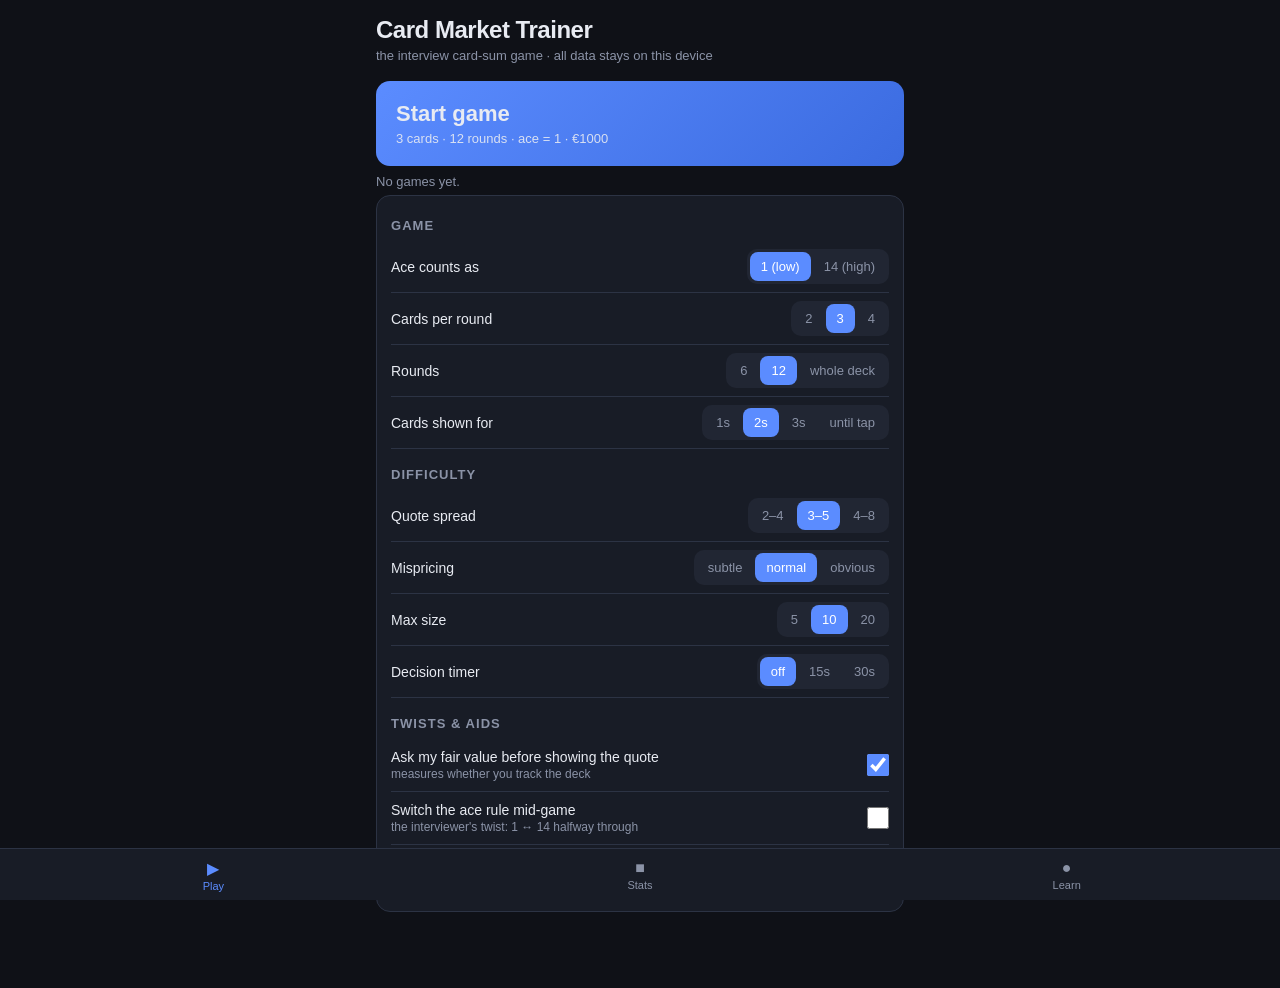
==== index.html @ b5784987 "Card Market Trainer: interview card-sum market-making game PWA Co-Authored-By: Claude Fable 5 <norep" ====
<!DOCTYPE html>
<html lang="en">
<head>
  <meta charset="UTF-8">
  <meta name="viewport" content="width=device-width, initial-scale=1.0, maximum-scale=1.0, user-scalable=no, viewport-fit=cover">
  <title>Card Market Trainer</title>
  <meta name="description" content="The interview card-sum market-making game: trade the quote, size your edge, state your own P&L from memory">
  <meta name="apple-mobile-web-app-capable" content="yes">
  <meta name="mobile-web-app-capable" content="yes">
  <meta name="apple-mobile-web-app-status-bar-style" content="black-translucent">
  <meta name="apple-mobile-web-app-title" content="CardMarket">
  <meta name="theme-color" content="#0f1117">
  <link rel="manifest" href="./manifest.webmanifest">
  <link rel="apple-touch-icon" href="./icons/apple-touch-icon.png">
  <link rel="icon" type="image/png" sizes="192x192" href="./icons/icon-192.png">
  <link rel="stylesheet" href="./style.css">
</head>
<body>
  <!-- ============ HOME ============ -->
  <main id="screen-home" class="screen active">
    <header class="home-header">
      <h1>Card Market Trainer</h1>
      <p class="subtitle">the interview card-sum game &middot; all data stays on this device</p>
    </header>

    <button class="start-btn" id="btn-start">
      <span class="start-title">Start game</span>
      <span class="start-desc" id="start-desc"></span>
    </button>
    <p class="best-line" id="best-line"></p>

    <section class="settings-panel">
      <h2>Game</h2>
      <div class="setting-row"><label>Ace counts as</label>
        <div class="seg" data-key="aceHigh"><button data-val="false">1 (low)</button><button data-val="true">14 (high)</button></div></div>
      <div class="setting-row"><label>Cards per round</label>
        <div class="seg" data-key="cards"><button data-val="2">2</button><button data-val="3">3</button><button data-val="4">4</button></div></div>
      <div class="setting-row"><label>Rounds</label>
        <div class="seg" data-key="rounds"><button data-val="6">6</button><button data-val="12">12</button><button data-val="max">whole deck</button></div></div>
      <div class="setting-row"><label>Cards shown for</label>
        <div class="seg" data-key="flashMs"><button data-val="1000">1s</button><button data-val="2000">2s</button><button data-val="3000">3s</button><button data-val="0">until tap</button></div></div>

      <h2>Difficulty</h2>
      <div class="setting-row"><label>Quote spread</label>
        <div class="seg" data-key="spreadPreset"><button data-val="tight">2&ndash;4</button><button data-val="normal">3&ndash;5</button><button data-val="wide">4&ndash;8</button></div></div>
      <div class="setting-row"><label>Mispricing</label>
        <div class="seg" data-key="mispriceSd"><button data-val="1.5">subtle</button><button data-val="2.5">normal</button><button data-val="4">obvious</button></div></div>
      <div class="setting-row"><label>Max size</label>
        <div class="seg" data-key="maxSize"><button data-val="5">5</button><button data-val="10">10</button><button data-val="20">20</button></div></div>
      <div class="setting-row"><label>Decision timer</label>
        <div class="seg" data-key="timerSec"><button data-val="0">off</button><button data-val="15">15s</button><button data-val="30">30s</button></div></div>

      <h2>Twists &amp; aids</h2>
      <label class="toggle-row"><span>Ask my fair value before showing the quote <small>measures whether you track the deck</small></span><input type="checkbox" data-key="askFair"></label>
      <label class="toggle-row"><span>Switch the ace rule mid-game <small>the interviewer's twist: 1 &harr; 14 halfway through</small></span><input type="checkbox" data-key="aceSwitch"></label>
      <label class="toggle-row"><span>Show remaining-deck stats after each round <small>training wheels &mdash; turn off before the real thing</small></span><input type="checkbox" data-key="showCount"></label>
    </section>
  </main>

  <!-- ============ GAME ============ -->
  <main id="screen-game" class="screen">
    <div class="game-top">
      <span id="g-round">Round 1 / 12</span>
      <span id="g-bank" class="bank">&euro;1000</span>
      <span id="g-timer" class="timer"></span>
    </div>
    <div id="g-banner" class="banner" hidden></div>
    <div class="cards" id="g-cards"></div>
    <div id="g-panel" class="panel"></div>
    <button class="quit" id="btn-quit">quit</button>
  </main>

  <!-- ============ RESULTS ============ -->
  <main id="screen-results" class="screen">
    <h1>Game over</h1>
    <div id="results-body"></div>
    <div class="row-btns">
      <button class="btn" id="btn-again">Play again</button>
      <button class="btn ghost" id="btn-home">Home</button>
    </div>
  </main>

  <!-- ============ STATS ============ -->
  <main id="screen-stats" class="screen">
    <header class="stats-header">
      <h1>Stats</h1>
      <div class="seg small" id="seg-stat-window">
        <button data-w="0" class="on">All time</button><button data-w="30">30d</button><button data-w="7">7d</button>
      </div>
    </header>
    <div id="stats-body"></div>
  </main>

  <!-- ============ LEARN ============ -->
  <main id="screen-learn" class="screen learn">
    <h1>The game</h1>
    <section class="card">
      <h3>Rules, as played in interviews</h3>
      <p>Three cards are dealt face down from one 52-card deck and you're quoted a market on their sum, e.g. <b>24 at 28</b>. You work out what the sum is worth, compare it to the quote and hit the side that's off: <b>buy</b> if fair is above the offer, <b>sell</b> if it's below the bid, <b>pass</b> if fair sits inside the spread. Then you pick a size. The cards flash face up for a couple of seconds and flip back, and you have to state your own P&amp;L from memory. You start with &euro;1000. Cards do <b>not</b> go back in the deck.</p>
    </section>
    <section class="card">
      <h3>Baseline fair value</h3>
      <p>With ace = 1 each card averages 7, so three cards average <b>21</b>. With ace = 14 each averages 8, so <b>24</b>. The sum's standard deviation is about <b>6.5</b> (one card ~3.7, times &radic;3) &mdash; landing a few points off fair is normal, so a single loss tells you nothing about whether the trade was right.</p>
      <p>Full-deck sums: 4 &times; (1+2+&hellip;+13) = <b>364</b> with ace low; <b>416</b> with ace high.</p>
    </section>
    <section class="card">
      <h3>Why you can't just say 21 forever</h3>
      <p>Fair value is always <b>cards per round &times; (sum of cards still in the deck) &divide; (cards still in the deck)</b>. Seen cards are gone. Example: you've seen 15 cards averaging 9. Remaining sum = 364 &minus; 135 = 229 over 37 cards = 6.19 per card, so fair = <b>18.6</b>, not 21 &mdash; a bigger move than most of the mispricing in the quotes. Keep a running count and sum; every card above the current mean drags fair down, every card below pulls it up.</p>
    </section>
    <section class="card">
      <h3>Edge and sizing</h3>
      <p>Edge = fair &minus; offer when buying, bid &minus; fair when selling. Size should <b>scale with edge</b>: a one-point edge gets a small clip, a five-point edge gets near your max. This app's "suggested size" is max size &times; edge &divide; (one standard deviation of the sum), capped &mdash; a rule of thumb, not gospel; what's graded is that bigger edges get bigger sizes.</p>
    </section>
    <section class="card">
      <h3>P&amp;L from memory</h3>
      <p>Bought at the offer A with size s: P&amp;L = (sum &minus; A) &times; s. Sold at the bid B: P&amp;L = (B &minus; sum) &times; s. Sign discipline matters more than speed &mdash; a losing trade reported as a win is the classic miss. Remember the cards as a sum, not as three faces.</p>
    </section>
    <section class="card">
      <h3>"How would the game change if ace is high?"</h3>
      <p>A reported follow-up. Fair rises from 21 to 24 (deck sum 416); per-card spread widens slightly (values 2&ndash;14 instead of 1&ndash;13, but the same 13 equally likely values so the standard deviation is identical); your running count must use the new values for every ace seen <b>and</b> for the aces still in the deck. If the rule switches mid-game, recompute the remaining-deck sum immediately &mdash; each unseen ace is now worth 13 more.</p>
    </section>
    <section class="card">
      <h3>Where this game is reported</h3>
      <p>Described first-hand by a candidate from last year's IMC graduate process (played late in the process, two interviewers) as "basically the same" game used at Optiver. The scraped accounts corroborate it: a Chicago IMC final with "a treasure game and <b>card sum game</b>", an Amsterdam trader round (June 2026) with "a <b>betting game with cards</b> and a continuous random variable question", and a Chicago final with "a strategy/card game". Prep sites describe the same card game for both firms.</p>
    </section>
  </main>

  <button id="update-banner" class="update-banner" hidden>Update ready &mdash; tap to install</button>

  <nav class="tabbar" id="tabbar">
    <button data-tab="home" class="on"><span class="tab-icon">&#9654;</span>Play</button>
    <button data-tab="stats"><span class="tab-icon">&#9632;</span>Stats</button>
    <button data-tab="learn"><span class="tab-icon">&#9679;</span>Learn</button>
  </nav>

  <script src="./js/storage.js"></script>
  <script src="./js/game.js"></script>
  <script src="./js/stats.js"></script>
  <script src="./js/app.js"></script>
</body>
</html>
---- style.css ----
:root {
  --bg: #0f1117;
  --surface: #181c26;
  --surface2: #212633;
  --border: #2c3344;
  --text: #e8ebf2;
  --text-dim: #8b93a7;
  --accent: #5b8cff;
  --accent2: #34d0a6;
  --red: #ff5d73;
  --amber: #ffb454;
  --radius: 14px;
  --sat: env(safe-area-inset-top, 0px);
  --sab: env(safe-area-inset-bottom, 0px);
}
* { box-sizing: border-box; margin: 0; padding: 0; -webkit-tap-highlight-color: transparent; }
html, body { height: 100%; background: var(--bg); color: var(--text); font-family: -apple-system, BlinkMacSystemFont, "Segoe UI", Roboto, sans-serif; overscroll-behavior: none; }
button { font-family: inherit; color: inherit; background: none; border: none; cursor: pointer; touch-action: manipulation; }

.screen { display: none; min-height: 100%; padding: calc(var(--sat) + 16px) 16px calc(var(--sab) + 76px); max-width: 560px; margin: 0 auto; }
.screen.active { display: block; }
h1 { font-size: 24px; letter-spacing: -0.02em; }
h2 { font-size: 13px; text-transform: uppercase; letter-spacing: 0.08em; color: var(--text-dim); margin: 18px 0 8px; }
h3 { font-size: 15px; margin-bottom: 8px; }
.subtitle { color: var(--text-dim); font-size: 13px; margin-top: 4px; }
.card { background: var(--surface); border: 1px solid var(--border); border-radius: var(--radius); padding: 14px; margin: 12px 0; }
.hint { color: var(--text-dim); font-size: 12px; margin-top: 6px; line-height: 1.4; }
.empty { color: var(--text-dim); padding: 30px 0; text-align: center; }
.learn p { font-size: 14px; line-height: 1.5; margin-bottom: 8px; }

/* ---------- Home ---------- */
.start-btn { display: block; width: 100%; margin: 18px 0 8px; padding: 20px; border-radius: var(--radius); background: linear-gradient(135deg, var(--accent), #3b6be0); text-align: left; }
.start-title { display: block; font-size: 22px; font-weight: 700; }
.start-desc { display: block; font-size: 13px; opacity: 0.9; margin-top: 4px; }
.best-line { font-size: 13px; color: var(--text-dim); margin-bottom: 6px; }
.settings-panel { background: var(--surface); border: 1px solid var(--border); border-radius: var(--radius); padding: 4px 14px 14px; }
.setting-row { display: flex; align-items: center; justify-content: space-between; gap: 10px; padding: 8px 0; border-bottom: 1px solid var(--border); }
.setting-row:last-child { border-bottom: none; }
.setting-row label { font-size: 14px; }
.seg { display: inline-flex; background: var(--surface2); border-radius: 10px; padding: 3px; gap: 2px; }
.seg button { padding: 7px 11px; border-radius: 8px; font-size: 13px; color: var(--text-dim); white-space: nowrap; }
.seg button.on { background: var(--accent); color: #fff; }
.seg.small button { padding: 5px 9px; font-size: 12px; }
.toggle-row { display: flex; align-items: center; justify-content: space-between; gap: 12px; padding: 10px 0; border-bottom: 1px solid var(--border); font-size: 14px; }
.toggle-row:last-child { border-bottom: none; }
.toggle-row small { display: block; color: var(--text-dim); font-size: 12px; margin-top: 2px; }
.toggle-row input { width: 22px; height: 22px; accent-color: var(--accent); flex-shrink: 0; }

/* ---------- Game ---------- */
.game-top { display: flex; justify-content: space-between; align-items: center; font-size: 14px; color: var(--text-dim); margin-bottom: 10px; }
.bank { color: var(--text); font-weight: 600; font-size: 16px; }
.timer { min-width: 44px; text-align: right; font-variant-numeric: tabular-nums; }
.timer.warn { color: var(--red); font-weight: 700; }
.banner { background: rgba(255, 180, 84, 0.15); border: 1px solid var(--amber); color: var(--amber); border-radius: 10px; padding: 10px 12px; font-size: 14px; margin-bottom: 10px; text-align: center; }
.cards { display: flex; justify-content: center; gap: 10px; margin: 12px 0 16px; perspective: 800px; }
.playing-card { width: 84px; height: 120px; border-radius: 10px; position: relative; transform-style: preserve-3d; transition: transform 0.35s; }
.playing-card.up { transform: rotateY(180deg); }
.playing-card .face, .playing-card .back { position: absolute; inset: 0; border-radius: 10px; backface-visibility: hidden; -webkit-backface-visibility: hidden; display: flex; align-items: center; justify-content: center; }
.playing-card .back { background: repeating-linear-gradient(45deg, #27406e 0 6px, #1d3259 6px 12px); border: 2px solid #4a6db5; }
.playing-card .face { background: #f6f7fb; color: #111; transform: rotateY(180deg); font-size: 30px; font-weight: 700; border: 2px solid #d6d9e3; flex-direction: column; }
.playing-card .face.red { color: #d12c3f; }
.playing-card .face small { font-size: 12px; font-weight: 500; color: #555; margin-top: 4px; }
.cards.small .playing-card { width: 52px; height: 74px; }
.cards.small .playing-card .face { font-size: 18px; }
.cards.small .playing-card .face small { display: none; }
.panel { min-height: 240px; }
.prompt { text-align: center; color: var(--text-dim); font-size: 14px; margin-bottom: 10px; }
.quote { text-align: center; font-size: 34px; font-weight: 700; letter-spacing: 0.02em; margin: 6px 0 14px; font-variant-numeric: tabular-nums; }
.quote small { font-size: 14px; color: var(--text-dim); font-weight: 500; display: block; }
.action-row { display: flex; gap: 10px; }
.action-row .btn { flex: 1; padding: 18px 6px; font-size: 17px; }
.btn { background: var(--accent); color: #fff; border-radius: 12px; padding: 14px 18px; font-size: 16px; font-weight: 600; }
.btn.sell { background: var(--red); }
.btn.buy { background: var(--accent2); color: #07261d; }
.btn.pass { background: var(--surface2); color: var(--text); }
.btn.ghost { background: var(--surface2); color: var(--text); }
.btn.ghost.danger { color: var(--red); }
.btn.wide { width: 100%; margin-top: 10px; }
.row-btns { display: flex; gap: 10px; margin-top: 12px; }
.row-btns .btn { flex: 1; }
.size-grid { display: grid; grid-template-columns: repeat(5, 1fr); gap: 8px; }
.size-grid button { background: var(--surface2); border-radius: 10px; padding: 14px 0; font-size: 18px; font-weight: 600; }
.size-grid button.suggest { outline: 2px dashed var(--border); }
.quit { position: fixed; bottom: calc(var(--sab) + 12px); right: 14px; color: var(--text-dim); font-size: 13px; padding: 8px 10px; }
.flash-bar { height: 6px; background: var(--surface2); border-radius: 3px; overflow: hidden; margin-top: 8px; }
.flash-bar span { display: block; height: 100%; background: var(--amber); width: 100%; transform-origin: left; }
@keyframes shrink { from { transform: scaleX(1); } to { transform: scaleX(0); } }

/* keypad */
.kp-display { background: var(--surface2); border: 1px solid var(--border); border-radius: 10px; font-size: 28px; text-align: right; padding: 10px 14px; min-height: 54px; font-variant-numeric: tabular-nums; margin-bottom: 10px; }
.kp-display.placeholder { color: var(--text-dim); font-size: 16px; text-align: center; padding-top: 17px; }
.keypad { display: grid; grid-template-columns: repeat(4, 1fr); gap: 8px; }
.keypad button { background: var(--surface2); border-radius: 10px; padding: 16px 0; font-size: 20px; font-weight: 600; }
.keypad button.ok { background: var(--accent); color: #fff; grid-row: span 2; }
.keypad button.dim { color: var(--text-dim); }

/* feedback */
.fb { background: var(--surface); border: 1px solid var(--border); border-radius: var(--radius); padding: 12px 14px; }
.fb-head { font-size: 18px; font-weight: 700; margin-bottom: 8px; }
.fb-head.good { color: var(--accent2); } .fb-head.bad { color: var(--red); }
.fb-grid { display: grid; grid-template-columns: 1fr 1fr; gap: 6px 12px; font-size: 14px; }
.fb-grid b { font-variant-numeric: tabular-nums; }
.fb-grid .k { color: var(--text-dim); }
.fb-note { margin-top: 8px; font-size: 13px; color: var(--text-dim); line-height: 1.4; }
.pos { color: var(--accent2); } .neg { color: var(--red); }

/* ---------- Results / stats ---------- */
.kpis { display: grid; grid-template-columns: repeat(3, 1fr); gap: 10px; }
.kpis div { background: var(--surface2); border-radius: 10px; padding: 10px; text-align: center; }
.kpis b { display: block; font-size: 20px; }
.kpis span { font-size: 11px; color: var(--text-dim); }
.tbl { width: 100%; border-collapse: collapse; font-size: 12px; }
.tbl th { text-align: left; color: var(--text-dim); font-weight: 500; padding: 4px 4px; border-bottom: 1px solid var(--border); }
.tbl td { padding: 5px 4px; border-bottom: 1px solid var(--border); font-variant-numeric: tabular-nums; white-space: nowrap; }
.tbl-wrap { overflow-x: auto; }
.bar-row { display: grid; grid-template-columns: 130px 1fr 64px; align-items: center; gap: 8px; font-size: 12px; margin: 5px 0; }
.bar-track { height: 8px; background: var(--surface2); border-radius: 4px; overflow: hidden; }
.bar-fill { display: block; height: 100%; background: var(--accent); }
.bar-val { text-align: right; font-variant-numeric: tabular-nums; }
.trend { display: flex; gap: 6px; height: 90px; align-items: flex-end; }
.trend-col { flex: 1; display: flex; gap: 2px; align-items: flex-end; height: 100%; }
.trend-bar { flex: 1; border-radius: 3px 3px 0 0; min-height: 2px; }
.trend-bar.dec { background: var(--accent); } .trend-bar.pnl { background: var(--accent2); }
.legend { font-size: 11px; color: var(--text-dim); font-weight: 400; margin-left: 8px; }
.legend i { display: inline-block; width: 9px; height: 9px; border-radius: 2px; margin: 0 3px 0 6px; }
.legend i.dec { background: var(--accent); } .legend i.pnl { background: var(--accent2); }
.stats-header { display: flex; justify-content: space-between; align-items: center; margin-bottom: 8px; }

/* ---------- Tab bar / update ---------- */
.tabbar { position: fixed; left: 0; right: 0; bottom: 0; display: flex; background: var(--surface); border-top: 1px solid var(--border); padding-bottom: var(--sab); }
.tabbar.hidden { display: none; }
.tabbar button { flex: 1; padding: 10px 0 8px; font-size: 11px; color: var(--text-dim); display: flex; flex-direction: column; align-items: center; gap: 2px; }
.tabbar button.on { color: var(--accent); }
.tab-icon { font-size: 16px; }
.update-banner { position: fixed; left: 16px; right: 16px; bottom: calc(var(--sab) + 64px); background: var(--accent2); color: #07261d; font-weight: 600; border-radius: 12px; padding: 12px; font-size: 14px; }
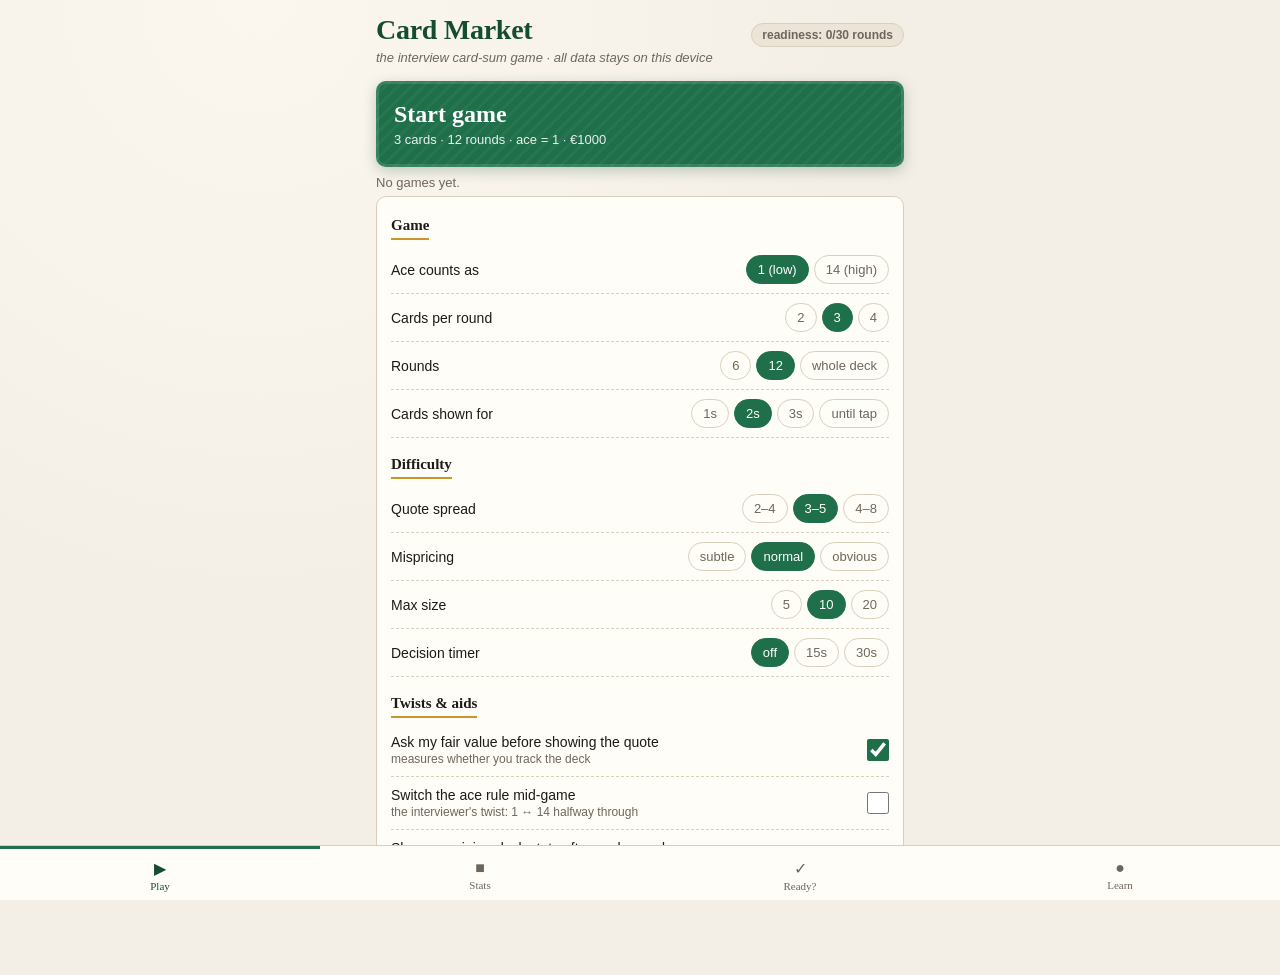
==== commit be63a196: "Card-room theme + Ready tab: readiness benchmark with interview thresholds Co-Authored-By: Claude Fa" ====
--- a/index.html
+++ b/index.html
@@ -7,9 +7,9 @@
   <meta name="description" content="The interview card-sum market-making game: trade the quote, size your edge, state your own P&L from memory">
   <meta name="apple-mobile-web-app-capable" content="yes">
   <meta name="mobile-web-app-capable" content="yes">
-  <meta name="apple-mobile-web-app-status-bar-style" content="black-translucent">
+  <meta name="apple-mobile-web-app-status-bar-style" content="default">
   <meta name="apple-mobile-web-app-title" content="CardMarket">
-  <meta name="theme-color" content="#0f1117">
+  <meta name="theme-color" content="#f4efe6">
   <link rel="manifest" href="./manifest.webmanifest">
   <link rel="apple-touch-icon" href="./icons/apple-touch-icon.png">
   <link rel="icon" type="image/png" sizes="192x192" href="./icons/icon-192.png">
@@ -19,8 +19,9 @@
   <!-- ============ HOME ============ -->
   <main id="screen-home" class="screen active">
     <header class="home-header">
-      <h1>Card Market Trainer</h1>
-      <p class="subtitle">the interview card-sum game &middot; all data stays on this device</p>
+      <div><h1>Card Market</h1>
+      <p class="subtitle">the interview card-sum game &middot; all data stays on this device</p></div>
+      <span class="ready-badge" id="ready-badge">readiness: play to unlock</span>
     </header>
 
     <button class="start-btn" id="btn-start">
@@ -91,6 +92,13 @@
     <div id="stats-body"></div>
   </main>
 
+  <!-- ============ READY ============ -->
+  <main id="screen-ready" class="screen">
+    <h1>Ready?</h1>
+    <p class="subtitle">benchmark of your recent play against an interview standard</p>
+    <div id="ready-body"></div>
+  </main>
+
   <!-- ============ LEARN ============ -->
   <main id="screen-learn" class="screen learn">
     <h1>The game</h1>
@@ -130,12 +138,14 @@
   <nav class="tabbar" id="tabbar">
     <button data-tab="home" class="on"><span class="tab-icon">&#9654;</span>Play</button>
     <button data-tab="stats"><span class="tab-icon">&#9632;</span>Stats</button>
+    <button data-tab="ready"><span class="tab-icon">&#10003;</span>Ready?</button>
     <button data-tab="learn"><span class="tab-icon">&#9679;</span>Learn</button>
   </nav>
 
   <script src="./js/storage.js"></script>
   <script src="./js/game.js"></script>
   <script src="./js/stats.js"></script>
+  <script src="./js/ready.js"></script>
   <script src="./js/app.js"></script>
 </body>
 </html>
--- a/style.css
+++ b/style.css
@@ -1,135 +1,165 @@
+/* Card-room theme: warm paper, felt green, burgundy, gold. Deliberately not a dark dashboard. */
 :root {
-  --bg: #0f1117;
-  --surface: #181c26;
-  --surface2: #212633;
-  --border: #2c3344;
-  --text: #e8ebf2;
-  --text-dim: #8b93a7;
-  --accent: #5b8cff;
-  --accent2: #34d0a6;
-  --red: #ff5d73;
-  --amber: #ffb454;
-  --radius: 14px;
+  --paper: #f4efe6;
+  --paper2: #ebe4d7;
+  --line: #d9cfbd;
+  --ink: #1e1a16;
+  --ink-dim: #6f665b;
+  --felt: #1f6f4a;
+  --felt-deep: #154d33;
+  --burgundy: #9b2c3b;
+  --gold: #c8962a;
+  --gold-soft: #f1e3c2;
+  --white: #fffdf8;
+  --r: 10px;
   --sat: env(safe-area-inset-top, 0px);
   --sab: env(safe-area-inset-bottom, 0px);
+  --serif: "Iowan Old Style", "Palatino Linotype", Palatino, Georgia, "Times New Roman", serif;
+  --sans: -apple-system, BlinkMacSystemFont, "Segoe UI", Roboto, sans-serif;
 }
 * { box-sizing: border-box; margin: 0; padding: 0; -webkit-tap-highlight-color: transparent; }
-html, body { height: 100%; background: var(--bg); color: var(--text); font-family: -apple-system, BlinkMacSystemFont, "Segoe UI", Roboto, sans-serif; overscroll-behavior: none; }
+html, body { height: 100%; background: var(--paper); color: var(--ink); font-family: var(--sans); overscroll-behavior: none; }
+body { background-image: radial-gradient(circle at 20% 0%, #fbf7ef 0, transparent 45%); }
 button { font-family: inherit; color: inherit; background: none; border: none; cursor: pointer; touch-action: manipulation; }
 
-.screen { display: none; min-height: 100%; padding: calc(var(--sat) + 16px) 16px calc(var(--sab) + 76px); max-width: 560px; margin: 0 auto; }
+.screen { display: none; min-height: 100%; padding: calc(var(--sat) + 14px) 16px calc(var(--sab) + 78px); max-width: 560px; margin: 0 auto; }
 .screen.active { display: block; }
-h1 { font-size: 24px; letter-spacing: -0.02em; }
-h2 { font-size: 13px; text-transform: uppercase; letter-spacing: 0.08em; color: var(--text-dim); margin: 18px 0 8px; }
-h3 { font-size: 15px; margin-bottom: 8px; }
-.subtitle { color: var(--text-dim); font-size: 13px; margin-top: 4px; }
-.card { background: var(--surface); border: 1px solid var(--border); border-radius: var(--radius); padding: 14px; margin: 12px 0; }
-.hint { color: var(--text-dim); font-size: 12px; margin-top: 6px; line-height: 1.4; }
-.empty { color: var(--text-dim); padding: 30px 0; text-align: center; }
-.learn p { font-size: 14px; line-height: 1.5; margin-bottom: 8px; }
+h1 { font-family: var(--serif); font-weight: 600; font-size: 28px; letter-spacing: -0.01em; color: var(--felt-deep); }
+h2 { font-family: var(--serif); font-size: 15px; font-weight: 600; color: var(--ink); margin: 18px 0 6px; padding-bottom: 4px; border-bottom: 2px solid var(--gold); display: inline-block; }
+h3 { font-family: var(--serif); font-size: 17px; font-weight: 600; margin-bottom: 8px; color: var(--felt-deep); }
+.subtitle { color: var(--ink-dim); font-size: 13px; margin-top: 4px; font-style: italic; }
+.card { background: var(--white); border: 1px solid var(--line); border-radius: var(--r); padding: 14px; margin: 12px 0; box-shadow: 0 1px 0 rgba(0,0,0,0.03); }
+.hint { color: var(--ink-dim); font-size: 12px; margin-top: 6px; line-height: 1.45; }
+.empty { color: var(--ink-dim); padding: 30px 0; text-align: center; font-style: italic; }
+.learn p { font-size: 14px; line-height: 1.55; margin-bottom: 8px; }
+.pos { color: var(--felt); } .neg { color: var(--burgundy); }
 
 /* ---------- Home ---------- */
-.start-btn { display: block; width: 100%; margin: 18px 0 8px; padding: 20px; border-radius: var(--radius); background: linear-gradient(135deg, var(--accent), #3b6be0); text-align: left; }
-.start-title { display: block; font-size: 22px; font-weight: 700; }
+.home-header { display: flex; align-items: baseline; justify-content: space-between; gap: 10px; flex-wrap: wrap; }
+.start-btn { display: block; width: 100%; margin: 16px 0 8px; padding: 20px 18px; border-radius: var(--r); color: #fff; text-align: left;
+  background: var(--felt) repeating-linear-gradient(135deg, rgba(255,255,255,0.04) 0 3px, transparent 3px 9px); box-shadow: inset 0 0 0 3px rgba(255,255,255,0.12), 0 4px 14px rgba(21,77,51,0.25); }
+.start-title { display: block; font-family: var(--serif); font-size: 24px; font-weight: 600; }
 .start-desc { display: block; font-size: 13px; opacity: 0.9; margin-top: 4px; }
-.best-line { font-size: 13px; color: var(--text-dim); margin-bottom: 6px; }
-.settings-panel { background: var(--surface); border: 1px solid var(--border); border-radius: var(--radius); padding: 4px 14px 14px; }
-.setting-row { display: flex; align-items: center; justify-content: space-between; gap: 10px; padding: 8px 0; border-bottom: 1px solid var(--border); }
+.best-line { font-size: 13px; color: var(--ink-dim); margin-bottom: 6px; }
+.ready-badge { display: inline-block; font-size: 12px; font-weight: 600; border-radius: 999px; padding: 4px 10px; border: 1px solid var(--line); background: var(--paper2); color: var(--ink-dim); }
+.ready-badge.ok { background: #dcefe3; color: var(--felt-deep); border-color: #bfe0cb; }
+.ready-badge.near { background: var(--gold-soft); color: #7a5a12; border-color: #e5d2a1; }
+.ready-badge.no { background: #f6dfe2; color: var(--burgundy); border-color: #ebc4ca; }
+.settings-panel { background: var(--white); border: 1px solid var(--line); border-radius: var(--r); padding: 2px 14px 14px; }
+.setting-row { display: flex; align-items: center; justify-content: space-between; gap: 10px; padding: 9px 0; border-bottom: 1px dashed var(--line); }
 .setting-row:last-child { border-bottom: none; }
 .setting-row label { font-size: 14px; }
-.seg { display: inline-flex; background: var(--surface2); border-radius: 10px; padding: 3px; gap: 2px; }
-.seg button { padding: 7px 11px; border-radius: 8px; font-size: 13px; color: var(--text-dim); white-space: nowrap; }
-.seg button.on { background: var(--accent); color: #fff; }
-.seg.small button { padding: 5px 9px; font-size: 12px; }
-.toggle-row { display: flex; align-items: center; justify-content: space-between; gap: 12px; padding: 10px 0; border-bottom: 1px solid var(--border); font-size: 14px; }
+.seg { display: inline-flex; flex-wrap: wrap; gap: 5px; justify-content: flex-end; }
+.seg button { padding: 6px 11px; border-radius: 999px; font-size: 13px; color: var(--ink-dim); border: 1px solid var(--line); background: var(--white); white-space: nowrap; }
+.seg button.on { background: var(--felt); color: #fff; border-color: var(--felt); }
+.seg.small button { padding: 4px 9px; font-size: 12px; }
+.toggle-row { display: flex; align-items: center; justify-content: space-between; gap: 12px; padding: 10px 0; border-bottom: 1px dashed var(--line); font-size: 14px; }
 .toggle-row:last-child { border-bottom: none; }
-.toggle-row small { display: block; color: var(--text-dim); font-size: 12px; margin-top: 2px; }
-.toggle-row input { width: 22px; height: 22px; accent-color: var(--accent); flex-shrink: 0; }
+.toggle-row small { display: block; color: var(--ink-dim); font-size: 12px; margin-top: 2px; }
+.toggle-row input { width: 22px; height: 22px; accent-color: var(--felt); flex-shrink: 0; }
 
 /* ---------- Game ---------- */
-.game-top { display: flex; justify-content: space-between; align-items: center; font-size: 14px; color: var(--text-dim); margin-bottom: 10px; }
-.bank { color: var(--text); font-weight: 600; font-size: 16px; }
-.timer { min-width: 44px; text-align: right; font-variant-numeric: tabular-nums; }
-.timer.warn { color: var(--red); font-weight: 700; }
-.banner { background: rgba(255, 180, 84, 0.15); border: 1px solid var(--amber); color: var(--amber); border-radius: 10px; padding: 10px 12px; font-size: 14px; margin-bottom: 10px; text-align: center; }
-.cards { display: flex; justify-content: center; gap: 10px; margin: 12px 0 16px; perspective: 800px; }
-.playing-card { width: 84px; height: 120px; border-radius: 10px; position: relative; transform-style: preserve-3d; transition: transform 0.35s; }
+.game-top { display: flex; justify-content: space-between; align-items: center; font-size: 13px; color: var(--ink-dim); margin-bottom: 10px; font-family: var(--serif); }
+.bank { font-weight: 700; font-size: 17px; font-family: var(--sans); }
+.timer { min-width: 44px; text-align: right; font-variant-numeric: tabular-nums; font-family: var(--sans); }
+.timer.warn { color: var(--burgundy); font-weight: 700; }
+.banner { background: var(--gold-soft); border: 1px solid var(--gold); color: #6b4d0c; border-radius: var(--r); padding: 10px 12px; font-size: 14px; margin-bottom: 10px; text-align: center; }
+.cards { display: flex; justify-content: center; gap: 10px; margin: 10px 0 16px; perspective: 800px; padding: 14px 0; border-radius: var(--r);
+  background: var(--felt-deep) repeating-linear-gradient(45deg, rgba(255,255,255,0.03) 0 2px, transparent 2px 8px); }
+.playing-card { width: 84px; height: 120px; border-radius: 8px; position: relative; transform-style: preserve-3d; transition: transform 0.35s; box-shadow: 0 3px 8px rgba(0,0,0,0.35); }
 .playing-card.up { transform: rotateY(180deg); }
-.playing-card .face, .playing-card .back { position: absolute; inset: 0; border-radius: 10px; backface-visibility: hidden; -webkit-backface-visibility: hidden; display: flex; align-items: center; justify-content: center; }
-.playing-card .back { background: repeating-linear-gradient(45deg, #27406e 0 6px, #1d3259 6px 12px); border: 2px solid #4a6db5; }
-.playing-card .face { background: #f6f7fb; color: #111; transform: rotateY(180deg); font-size: 30px; font-weight: 700; border: 2px solid #d6d9e3; flex-direction: column; }
-.playing-card .face.red { color: #d12c3f; }
-.playing-card .face small { font-size: 12px; font-weight: 500; color: #555; margin-top: 4px; }
+.playing-card .face, .playing-card .back { position: absolute; inset: 0; border-radius: 8px; backface-visibility: hidden; -webkit-backface-visibility: hidden; display: flex; align-items: center; justify-content: center; }
+.playing-card .back { background: #7a1f2e repeating-linear-gradient(45deg, rgba(255,255,255,0.14) 0 4px, transparent 4px 10px), #7a1f2e; border: 4px solid #f6e9d2; }
+.playing-card .face { background: var(--white); color: #111; transform: rotateY(180deg); font-family: var(--serif); font-size: 32px; font-weight: 700; border: 1px solid #d8d0c0; flex-direction: column; }
+.playing-card .face.red { color: #c1202f; }
+.playing-card .face small { font-size: 12px; font-weight: 500; color: #777; margin-top: 4px; font-family: var(--sans); }
+.cards.small { padding: 8px 0; }
 .cards.small .playing-card { width: 52px; height: 74px; }
 .cards.small .playing-card .face { font-size: 18px; }
 .cards.small .playing-card .face small { display: none; }
 .panel { min-height: 240px; }
-.prompt { text-align: center; color: var(--text-dim); font-size: 14px; margin-bottom: 10px; }
-.quote { text-align: center; font-size: 34px; font-weight: 700; letter-spacing: 0.02em; margin: 6px 0 14px; font-variant-numeric: tabular-nums; }
-.quote small { font-size: 14px; color: var(--text-dim); font-weight: 500; display: block; }
+.prompt { text-align: center; color: var(--ink-dim); font-size: 14px; margin-bottom: 10px; font-style: italic; }
+.quote { text-align: center; font-family: var(--serif); font-size: 40px; font-weight: 700; margin: 2px 0 14px; font-variant-numeric: tabular-nums; color: var(--ink); }
+.quote small { font-size: 13px; color: var(--ink-dim); font-weight: 400; display: block; font-family: var(--sans); font-style: italic; }
 .action-row { display: flex; gap: 10px; }
 .action-row .btn { flex: 1; padding: 18px 6px; font-size: 17px; }
-.btn { background: var(--accent); color: #fff; border-radius: 12px; padding: 14px 18px; font-size: 16px; font-weight: 600; }
-.btn.sell { background: var(--red); }
-.btn.buy { background: var(--accent2); color: #07261d; }
-.btn.pass { background: var(--surface2); color: var(--text); }
-.btn.ghost { background: var(--surface2); color: var(--text); }
-.btn.ghost.danger { color: var(--red); }
+.btn { background: var(--felt); color: #fff; border-radius: var(--r); padding: 14px 18px; font-size: 16px; font-weight: 600; box-shadow: 0 2px 0 rgba(0,0,0,0.15); }
+.btn.sell { background: var(--burgundy); }
+.btn.buy { background: var(--felt); }
+.btn.pass { background: var(--white); color: var(--ink); border: 1px solid var(--line); box-shadow: none; }
+.btn.ghost { background: var(--white); color: var(--ink); border: 1px solid var(--line); box-shadow: none; }
+.btn.ghost.danger { color: var(--burgundy); }
 .btn.wide { width: 100%; margin-top: 10px; }
 .row-btns { display: flex; gap: 10px; margin-top: 12px; }
 .row-btns .btn { flex: 1; }
 .size-grid { display: grid; grid-template-columns: repeat(5, 1fr); gap: 8px; }
-.size-grid button { background: var(--surface2); border-radius: 10px; padding: 14px 0; font-size: 18px; font-weight: 600; }
-.size-grid button.suggest { outline: 2px dashed var(--border); }
-.quit { position: fixed; bottom: calc(var(--sab) + 12px); right: 14px; color: var(--text-dim); font-size: 13px; padding: 8px 10px; }
-.flash-bar { height: 6px; background: var(--surface2); border-radius: 3px; overflow: hidden; margin-top: 8px; }
-.flash-bar span { display: block; height: 100%; background: var(--amber); width: 100%; transform-origin: left; }
+.size-grid button { background: var(--white); border: 1px solid var(--line); border-radius: var(--r); padding: 14px 0; font-size: 18px; font-weight: 600; font-family: var(--serif); }
+.quit { position: fixed; bottom: calc(var(--sab) + 12px); right: 14px; color: var(--ink-dim); font-size: 13px; padding: 8px 10px; font-style: italic; }
+.flash-bar { height: 6px; background: var(--paper2); border-radius: 3px; overflow: hidden; margin-top: 8px; }
+.flash-bar span { display: block; height: 100%; background: var(--gold); width: 100%; transform-origin: left; }
 @keyframes shrink { from { transform: scaleX(1); } to { transform: scaleX(0); } }
 
 /* keypad */
-.kp-display { background: var(--surface2); border: 1px solid var(--border); border-radius: 10px; font-size: 28px; text-align: right; padding: 10px 14px; min-height: 54px; font-variant-numeric: tabular-nums; margin-bottom: 10px; }
-.kp-display.placeholder { color: var(--text-dim); font-size: 16px; text-align: center; padding-top: 17px; }
+.kp-display { background: var(--white); border: 1px solid var(--line); border-radius: var(--r); font-size: 30px; text-align: right; padding: 10px 14px; min-height: 56px; font-variant-numeric: tabular-nums; margin-bottom: 10px; font-family: var(--serif); }
+.kp-display.placeholder { color: var(--ink-dim); font-size: 15px; text-align: center; padding-top: 18px; font-family: var(--sans); font-style: italic; }
 .keypad { display: grid; grid-template-columns: repeat(4, 1fr); gap: 8px; }
-.keypad button { background: var(--surface2); border-radius: 10px; padding: 16px 0; font-size: 20px; font-weight: 600; }
-.keypad button.ok { background: var(--accent); color: #fff; grid-row: span 2; }
-.keypad button.dim { color: var(--text-dim); }
+.keypad button { background: var(--white); border: 1px solid var(--line); border-radius: var(--r); padding: 16px 0; font-size: 21px; font-weight: 600; font-family: var(--serif); }
+.keypad button.ok { background: var(--felt); color: #fff; border-color: var(--felt); grid-row: span 2; font-family: var(--sans); }
+.keypad button.dim { color: var(--ink-dim); }
 
 /* feedback */
-.fb { background: var(--surface); border: 1px solid var(--border); border-radius: var(--radius); padding: 12px 14px; }
-.fb-head { font-size: 18px; font-weight: 700; margin-bottom: 8px; }
-.fb-head.good { color: var(--accent2); } .fb-head.bad { color: var(--red); }
+.fb { background: var(--white); border: 1px solid var(--line); border-radius: var(--r); padding: 12px 14px; }
+.fb-head { font-family: var(--serif); font-size: 19px; font-weight: 700; margin-bottom: 8px; }
+.fb-head.good { color: var(--felt); } .fb-head.bad { color: var(--burgundy); }
 .fb-grid { display: grid; grid-template-columns: 1fr 1fr; gap: 6px 12px; font-size: 14px; }
 .fb-grid b { font-variant-numeric: tabular-nums; }
-.fb-grid .k { color: var(--text-dim); }
-.fb-note { margin-top: 8px; font-size: 13px; color: var(--text-dim); line-height: 1.4; }
-.pos { color: var(--accent2); } .neg { color: var(--red); }
+.fb-grid .k { color: var(--ink-dim); font-style: italic; }
+.fb-note { margin-top: 8px; font-size: 13px; color: var(--ink-dim); line-height: 1.45; }
 
-/* ---------- Results / stats ---------- */
-.kpis { display: grid; grid-template-columns: repeat(3, 1fr); gap: 10px; }
-.kpis div { background: var(--surface2); border-radius: 10px; padding: 10px; text-align: center; }
-.kpis b { display: block; font-size: 20px; }
-.kpis span { font-size: 11px; color: var(--text-dim); }
+/* ---------- Results / stats / ready ---------- */
+.kpis { display: grid; grid-template-columns: repeat(3, 1fr); gap: 8px; }
+.kpis div { background: var(--paper2); border-radius: var(--r); padding: 10px 6px; text-align: center; }
+.kpis b { display: block; font-size: 21px; font-family: var(--serif); }
+.kpis span { font-size: 11px; color: var(--ink-dim); }
 .tbl { width: 100%; border-collapse: collapse; font-size: 12px; }
-.tbl th { text-align: left; color: var(--text-dim); font-weight: 500; padding: 4px 4px; border-bottom: 1px solid var(--border); }
-.tbl td { padding: 5px 4px; border-bottom: 1px solid var(--border); font-variant-numeric: tabular-nums; white-space: nowrap; }
+.tbl th { text-align: left; color: var(--ink-dim); font-weight: 500; padding: 4px; border-bottom: 1px solid var(--line); font-style: italic; }
+.tbl td { padding: 5px 4px; border-bottom: 1px solid var(--line); font-variant-numeric: tabular-nums; white-space: nowrap; }
 .tbl-wrap { overflow-x: auto; }
 .bar-row { display: grid; grid-template-columns: 130px 1fr 64px; align-items: center; gap: 8px; font-size: 12px; margin: 5px 0; }
-.bar-track { height: 8px; background: var(--surface2); border-radius: 4px; overflow: hidden; }
-.bar-fill { display: block; height: 100%; background: var(--accent); }
+.bar-track { height: 8px; background: var(--paper2); border-radius: 4px; overflow: hidden; }
+.bar-fill { display: block; height: 100%; background: var(--felt); }
 .bar-val { text-align: right; font-variant-numeric: tabular-nums; }
 .trend { display: flex; gap: 6px; height: 90px; align-items: flex-end; }
 .trend-col { flex: 1; display: flex; gap: 2px; align-items: flex-end; height: 100%; }
 .trend-bar { flex: 1; border-radius: 3px 3px 0 0; min-height: 2px; }
-.trend-bar.dec { background: var(--accent); } .trend-bar.pnl { background: var(--accent2); }
-.legend { font-size: 11px; color: var(--text-dim); font-weight: 400; margin-left: 8px; }
+.trend-bar.dec { background: var(--felt); } .trend-bar.pnl { background: var(--gold); }
+.legend { font-size: 11px; color: var(--ink-dim); font-weight: 400; margin-left: 8px; font-family: var(--sans); }
 .legend i { display: inline-block; width: 9px; height: 9px; border-radius: 2px; margin: 0 3px 0 6px; }
-.legend i.dec { background: var(--accent); } .legend i.pnl { background: var(--accent2); }
-.stats-header { display: flex; justify-content: space-between; align-items: center; margin-bottom: 8px; }
+.legend i.dec { background: var(--felt); } .legend i.pnl { background: var(--gold); }
+.stats-header { display: flex; justify-content: space-between; align-items: center; margin-bottom: 8px; gap: 8px; flex-wrap: wrap; }
+
+/* readiness */
+.verdict { border-radius: var(--r); padding: 16px; text-align: center; margin: 12px 0; border: 1px solid var(--line); background: var(--white); }
+.verdict .big { font-family: var(--serif); font-size: 26px; font-weight: 700; }
+.verdict.ok { background: #e3f2e8; border-color: #bfe0cb; color: var(--felt-deep); }
+.verdict.near { background: var(--gold-soft); border-color: #e5d2a1; color: #6b4d0c; }
+.verdict.no { background: #f8e6e8; border-color: #ebc4ca; color: var(--burgundy); }
+.verdict p { font-size: 13px; margin-top: 6px; color: inherit; opacity: 0.9; }
+.gauge { height: 12px; background: var(--paper2); border-radius: 6px; overflow: hidden; margin: 10px 0 4px; }
+.gauge span { display: block; height: 100%; background: linear-gradient(90deg, var(--burgundy), var(--gold), var(--felt)); }
+.crit { display: grid; grid-template-columns: 22px 1fr auto; gap: 8px 10px; align-items: start; padding: 9px 0; border-bottom: 1px dashed var(--line); font-size: 13px; }
+.crit:last-child { border-bottom: none; }
+.crit .mark { font-weight: 700; font-size: 15px; text-align: center; }
+.crit .mark.ok { color: var(--felt); } .crit .mark.no { color: var(--burgundy); } .crit .mark.na { color: var(--ink-dim); }
+.crit .name { font-weight: 600; }
+.crit .why { color: var(--ink-dim); font-size: 12px; margin-top: 2px; line-height: 1.4; }
+.crit .val { font-variant-numeric: tabular-nums; text-align: right; white-space: nowrap; }
+.crit .val small { display: block; color: var(--ink-dim); font-size: 11px; }
 
 /* ---------- Tab bar / update ---------- */
-.tabbar { position: fixed; left: 0; right: 0; bottom: 0; display: flex; background: var(--surface); border-top: 1px solid var(--border); padding-bottom: var(--sab); }
+.tabbar { position: fixed; left: 0; right: 0; bottom: 0; display: flex; background: var(--white); border-top: 1px solid var(--line); padding-bottom: var(--sab); }
 .tabbar.hidden { display: none; }
-.tabbar button { flex: 1; padding: 10px 0 8px; font-size: 11px; color: var(--text-dim); display: flex; flex-direction: column; align-items: center; gap: 2px; }
-.tabbar button.on { color: var(--accent); }
+.tabbar button { flex: 1; padding: 10px 0 8px; font-size: 11px; color: var(--ink-dim); display: flex; flex-direction: column; align-items: center; gap: 2px; border-top: 3px solid transparent; font-family: var(--serif); }
+.tabbar button.on { color: var(--felt-deep); border-top-color: var(--felt); }
 .tab-icon { font-size: 16px; }
-.update-banner { position: fixed; left: 16px; right: 16px; bottom: calc(var(--sab) + 64px); background: var(--accent2); color: #07261d; font-weight: 600; border-radius: 12px; padding: 12px; font-size: 14px; }
+.update-banner { position: fixed; left: 16px; right: 16px; bottom: calc(var(--sab) + 64px); background: var(--gold); color: #2a1d05; font-weight: 600; border-radius: var(--r); padding: 12px; font-size: 14px; }
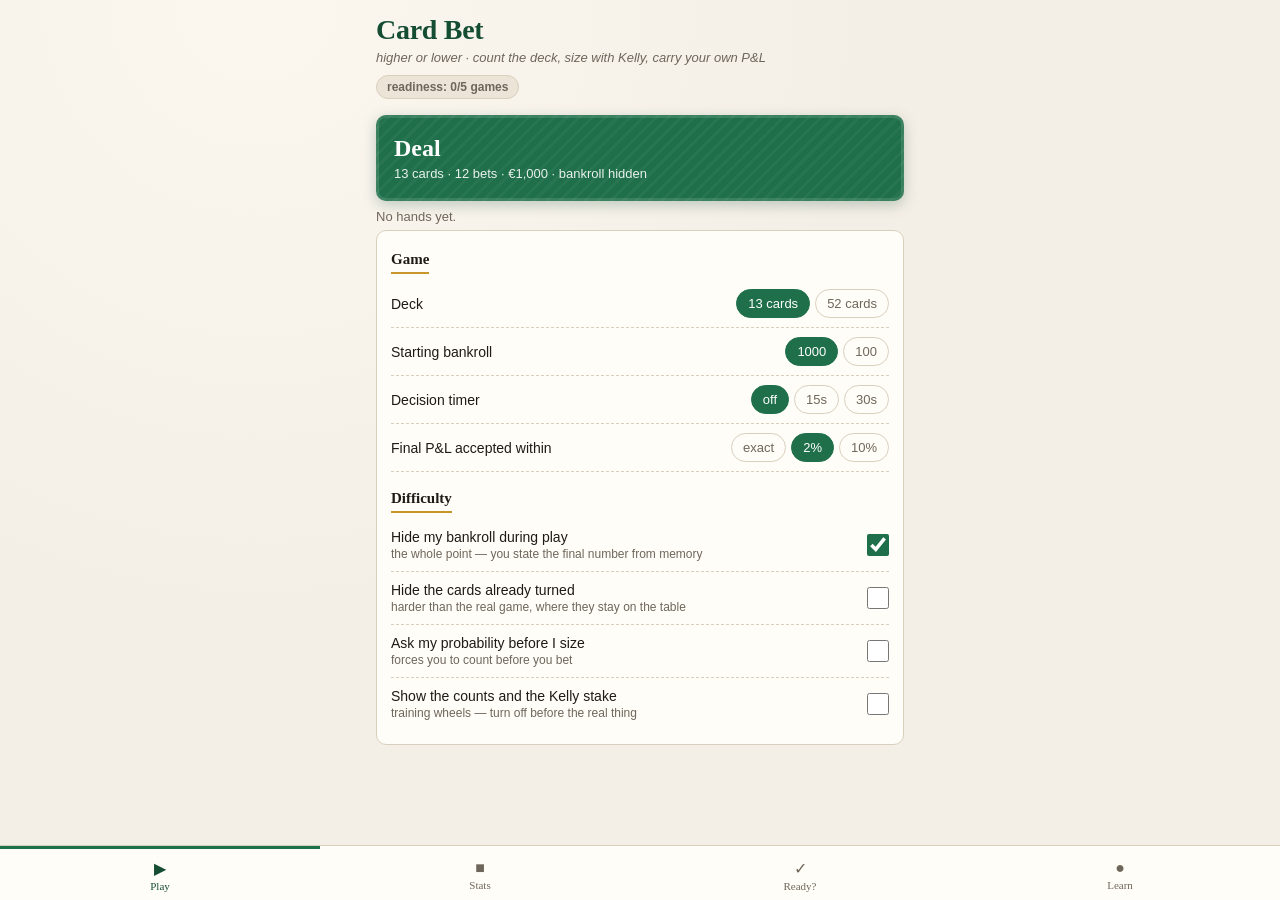
==== commit eb28afc5: "Repurpose as Card Bet Trainer: higher/lower Kelly betting game Replaces the card-sum market-making g" ====
--- a/index.html
+++ b/index.html
@@ -3,12 +3,12 @@
 <head>
   <meta charset="UTF-8">
   <meta name="viewport" content="width=device-width, initial-scale=1.0, maximum-scale=1.0, user-scalable=no, viewport-fit=cover">
-  <title>Card Market Trainer</title>
-  <meta name="description" content="The interview card-sum market-making game: trade the quote, size your edge, state your own P&L from memory">
+  <title>Card Bet Trainer</title>
+  <meta name="description" content="The higher/lower betting game: count the deck, size with Kelly, carry your own P&L">
   <meta name="apple-mobile-web-app-capable" content="yes">
   <meta name="mobile-web-app-capable" content="yes">
   <meta name="apple-mobile-web-app-status-bar-style" content="default">
-  <meta name="apple-mobile-web-app-title" content="CardMarket">
+  <meta name="apple-mobile-web-app-title" content="CardBet">
   <meta name="theme-color" content="#f4efe6">
   <link rel="manifest" href="./manifest.webmanifest">
   <link rel="apple-touch-icon" href="./icons/apple-touch-icon.png">
@@ -19,42 +19,35 @@
   <!-- ============ HOME ============ -->
   <main id="screen-home" class="screen active">
     <header class="home-header">
-      <div><h1>Card Market</h1>
-      <p class="subtitle">the interview card-sum game &middot; all data stays on this device</p></div>
+      <div><h1>Card Bet</h1>
+      <p class="subtitle">higher or lower &middot; count the deck, size with Kelly, carry your own P&amp;L</p></div>
       <span class="ready-badge" id="ready-badge">readiness: play to unlock</span>
     </header>
 
     <button class="start-btn" id="btn-start">
-      <span class="start-title">Start game</span>
+      <span class="start-title">Deal</span>
       <span class="start-desc" id="start-desc"></span>
     </button>
     <p class="best-line" id="best-line"></p>
 
     <section class="settings-panel">
       <h2>Game</h2>
-      <div class="setting-row"><label>Ace counts as</label>
-        <div class="seg" data-key="aceHigh"><button data-val="false">1 (low)</button><button data-val="true">14 (high)</button></div></div>
-      <div class="setting-row"><label>Cards per round</label>
-        <div class="seg" data-key="cards"><button data-val="2">2</button><button data-val="3">3</button><button data-val="4">4</button></div></div>
-      <div class="setting-row"><label>Rounds</label>
-        <div class="seg" data-key="rounds"><button data-val="6">6</button><button data-val="12">12</button><button data-val="max">whole deck</button></div></div>
-      <div class="setting-row"><label>Cards shown for</label>
-        <div class="seg" data-key="flashMs"><button data-val="1000">1s</button><button data-val="2000">2s</button><button data-val="3000">3s</button><button data-val="0">until tap</button></div></div>
+      <div class="setting-row"><label>Deck</label>
+        <div class="seg" data-key="fullDeck"><button data-val="false">13 cards</button><button data-val="true">52 cards</button></div></div>
+      <div class="setting-row" id="row-tie"><label>Ties count as</label>
+        <div class="seg" data-key="tieRule"><button data-val="push">push</button><button data-val="loss">a loss</button></div></div>
+      <div class="setting-row"><label>Starting bankroll</label>
+        <div class="seg" data-key="bankroll"><button data-val="1000">1000</button><button data-val="100">100</button></div></div>
+      <div class="setting-row"><label>Decision timer</label>
+        <div class="seg" data-key="timerSec"><button data-val="0">off</button><button data-val="15">15s</button><button data-val="30">30s</button></div></div>
+      <div class="setting-row"><label>Final P&amp;L accepted within</label>
+        <div class="seg" data-key="pnlTolerance"><button data-val="0">exact</button><button data-val="0.02">2%</button><button data-val="0.1">10%</button></div></div>
 
       <h2>Difficulty</h2>
-      <div class="setting-row"><label>Quote spread</label>
-        <div class="seg" data-key="spreadPreset"><button data-val="tight">2&ndash;4</button><button data-val="normal">3&ndash;5</button><button data-val="wide">4&ndash;8</button></div></div>
-      <div class="setting-row"><label>Mispricing</label>
-        <div class="seg" data-key="mispriceSd"><button data-val="1.5">subtle</button><button data-val="2.5">normal</button><button data-val="4">obvious</button></div></div>
-      <div class="setting-row"><label>Max size</label>
-        <div class="seg" data-key="maxSize"><button data-val="5">5</button><button data-val="10">10</button><button data-val="20">20</button></div></div>
-      <div class="setting-row"><label>Decision timer</label>
-        <div class="seg" data-key="timerSec"><button data-val="0">off</button><button data-val="15">15s</button><button data-val="30">30s</button></div></div>
-
-      <h2>Twists &amp; aids</h2>
-      <label class="toggle-row"><span>Ask my fair value before showing the quote <small>measures whether you track the deck</small></span><input type="checkbox" data-key="askFair"></label>
-      <label class="toggle-row"><span>Switch the ace rule mid-game <small>the interviewer's twist: 1 &harr; 14 halfway through</small></span><input type="checkbox" data-key="aceSwitch"></label>
-      <label class="toggle-row"><span>Show remaining-deck stats after each round <small>training wheels &mdash; turn off before the real thing</small></span><input type="checkbox" data-key="showCount"></label>
+      <label class="toggle-row"><span>Hide my bankroll during play <small>the whole point &mdash; you state the final number from memory</small></span><input type="checkbox" data-key="hideBankroll"></label>
+      <label class="toggle-row"><span>Hide the cards already turned <small>harder than the real game, where they stay on the table</small></span><input type="checkbox" data-key="hideSeen"></label>
+      <label class="toggle-row"><span>Ask my probability before I size <small>forces you to count before you bet</small></span><input type="checkbox" data-key="askProb"></label>
+      <label class="toggle-row"><span>Show the counts and the Kelly stake <small>training wheels &mdash; turn off before the real thing</small></span><input type="checkbox" data-key="showKelly"></label>
     </section>
   </main>
 
@@ -65,7 +58,7 @@
       <span id="g-bank" class="bank">&euro;1000</span>
       <span id="g-timer" class="timer"></span>
     </div>
-    <div id="g-banner" class="banner" hidden></div>
+    <div id="g-seen" class="seen-strip"></div>
     <div class="cards" id="g-cards"></div>
     <div id="g-panel" class="panel"></div>
     <button class="quit" id="btn-quit">quit</button>
@@ -73,10 +66,10 @@
 
   <!-- ============ RESULTS ============ -->
   <main id="screen-results" class="screen">
-    <h1>Game over</h1>
+    <h1>Hand over</h1>
     <div id="results-body"></div>
     <div class="row-btns">
-      <button class="btn" id="btn-again">Play again</button>
+      <button class="btn" id="btn-again">Deal again</button>
       <button class="btn ghost" id="btn-home">Home</button>
     </div>
   </main>
@@ -103,33 +96,34 @@
   <main id="screen-learn" class="screen learn">
     <h1>The game</h1>
     <section class="card">
-      <h3>Rules, as played in interviews</h3>
-      <p>Three cards are dealt face down from one 52-card deck and you're quoted a market on their sum, e.g. <b>24 at 28</b>. You work out what the sum is worth, compare it to the quote and hit the side that's off: <b>buy</b> if fair is above the offer, <b>sell</b> if it's below the bid, <b>pass</b> if fair sits inside the spread. Then you pick a size. The cards flash face up for a couple of seconds and flip back, and you have to state your own P&amp;L from memory. You start with &euro;1000. Cards do <b>not</b> go back in the deck.</p>
+      <h3>Rules</h3>
+      <p>Cards are turned one at a time. Before each new card you bet a fraction of your bankroll on whether it will be <b>higher</b> or <b>lower</b> than the card showing. You start with &euro;1000 and play until the deck runs out &mdash; 12 bets with a 13-card deck. Every card already turned stays visible, so nothing is hidden from you.</p>
     </section>
     <section class="card">
-      <h3>Baseline fair value</h3>
-      <p>With ace = 1 each card averages 7, so three cards average <b>21</b>. With ace = 14 each averages 8, so <b>24</b>. The sum's standard deviation is about <b>6.5</b> (one card ~3.7, times &radic;3) &mdash; landing a few points off fair is normal, so a single loss tells you nothing about whether the trade was right.</p>
-      <p>Full-deck sums: 4 &times; (1+2+&hellip;+13) = <b>364</b> with ace low; <b>416</b> with ace high.</p>
+      <h3>The one rule you need</h3>
+      <p>Count what is left. If the card showing is <b>c</b>, and of the <b>n</b> unseen cards <b>h</b> are higher and <b>l</b> are lower, then bet</p>
+      <p style="text-align:center"><b>|h &minus; l| / n</b> of your bankroll on the majority side.</p>
+      <p>That is just Kelly: for an even-money bet the growth-optimal stake is f = p &minus; q = 2p &minus; 1, and here p = max(h,l)/n, so 2p &minus; 1 = |h &minus; l|/n. You never have to remember a formula &mdash; you read it straight off the count.</p>
     </section>
     <section class="card">
-      <h3>Why you can't just say 21 forever</h3>
-      <p>Fair value is always <b>cards per round &times; (sum of cards still in the deck) &divide; (cards still in the deck)</b>. Seen cards are gone. Example: you've seen 15 cards averaging 9. Remaining sum = 364 &minus; 135 = 229 over 37 cards = 6.19 per card, so fair = <b>18.6</b>, not 21 &mdash; a bigger move than most of the mispricing in the quotes. Keep a running count and sum; every card above the current mean drags fair down, every card below pulls it up.</p>
+      <h3>Why full Kelly is safe here</h3>
+      <p>Normally you bet a <i>fraction</i> of Kelly because your probabilities are estimates. Here they are counted facts, not a model. And the stake reaches 100% only when h or l is zero &mdash; that is, only when the win is <b>certain</b>. So full Kelly in this game can never bust you. Say that out loud; it is the sharpest observation available about the sizing.</p>
     </section>
     <section class="card">
-      <h3>Edge and sizing</h3>
-      <p>Edge = fair &minus; offer when buying, bid &minus; fair when selling. Size should <b>scale with edge</b>: a one-point edge gets a small clip, a five-point edge gets near your max. This app's "suggested size" is max size &times; edge &divide; (one standard deviation of the sum), capped &mdash; a rule of thumb, not gospel; what's graded is that bigger edges get bigger sizes.</p>
+      <h3>First bet, by the card showing</h3>
+      <p>With 12 unseen the stake is |14 &minus; 2c| / 12: <b>A or K</b> 100% &middot; <b>2 or Q</b> 83% &middot; <b>3 or J</b> 67% &middot; <b>4 or 10</b> 50% &middot; <b>5 or 9</b> 33% &middot; <b>6 or 8</b> 17% &middot; <b>7</b> no edge, pass.</p>
     </section>
     <section class="card">
-      <h3>P&amp;L from memory</h3>
-      <p>Bought at the offer A with size s: P&amp;L = (sum &minus; A) &times; s. Sold at the bid B: P&amp;L = (B &minus; sum) &times; s. Sign discipline matters more than speed &mdash; a losing trade reported as a win is the classic miss. Remember the cards as a sum, not as three faces.</p>
+      <h3>What to expect</h3>
+      <p>Over 200,000 simulated games, full Kelly ends with a median around <b>&euro;55,000</b> and a mean near &euro;100,000, and finishes below the starting &euro;1000 only about 0.2% of the time. You get on average <b>2(H<sub>13</sub> &minus; 1) &asymp; 4.4 certain-win rounds</b> per game &mdash; free doublings, because as the deck empties the card showing is often the highest or lowest left. Typical growth is about 5.7 doublings.</p>
     </section>
     <section class="card">
-      <h3>"How would the game change if ace is high?"</h3>
-      <p>A reported follow-up. Fair rises from 21 to 24 (deck sum 416); per-card spread widens slightly (values 2&ndash;14 instead of 1&ndash;13, but the same 13 equally likely values so the standard deviation is identical); your running count must use the new values for every ace seen <b>and</b> for the aces still in the deck. If the rule switches mid-game, recompute the remaining-deck sum immediately &mdash; each unseen ace is now worth 13 more.</p>
+      <h3>The trap worth naming</h3>
+      <p>Betting everything whenever you have any edge has a <i>higher</i> expected value (about &euro;213,000) but a <b>median of zero</b> &mdash; it busts 89% of the time. Maximising E[wealth] and E[log wealth] give completely different answers, and Kelly targets the growth rate that survives repetition. Flat-betting 25% every round is far worse than Kelly too, at a median around &euro;5,200.</p>
     </section>
     <section class="card">
-      <h3>Where this game is reported</h3>
-      <p>Described first-hand by a candidate from last year's IMC graduate process (played late in the process, two interviewers) as "basically the same" game used at Optiver. The scraped accounts corroborate it: a Chicago IMC final with "a treasure game and <b>card sum game</b>", an Amsterdam trader round (June 2026) with "a <b>betting game with cards</b> and a continuous random variable question", and a Chicago final with "a strategy/card game". Prep sites describe the same card game for both firms.</p>
+      <h3>Ask before you start</h3>
+      <p>Are ties possible (a 52-card deck) and is a tie a push or a loss? Is it even money? Must you bet every round or can you pass at zero edge? Is the comparison always against the most recent card? Fifteen seconds of clarifying questions shows exactly the instinct being tested.</p>
     </section>
   </main>
 
--- a/style.css
+++ b/style.css
@@ -163,3 +163,18 @@
 .tabbar button.on { color: var(--felt-deep); border-top-color: var(--felt); }
 .tab-icon { font-size: 16px; }
 .update-banner { position: fixed; left: 16px; right: 16px; bottom: calc(var(--sab) + 64px); background: var(--gold); color: #2a1d05; font-weight: 600; border-radius: var(--r); padding: 12px; font-size: 14px; }
+
+/* ---------- higher/lower game additions ---------- */
+.seen-strip { display: flex; flex-wrap: wrap; gap: 4px; margin-bottom: 8px; min-height: 20px; }
+.chip { font-family: var(--serif); font-size: 12px; padding: 2px 6px; border-radius: 5px;
+        border: 1px solid var(--line); background: var(--white); color: var(--ink-dim); }
+.chip.red { color: var(--burgundy); }
+.chip:last-child { border-color: var(--felt); color: var(--ink); font-weight: 700; background: #e8f1ea; }
+.seen-hidden { font-size: 12px; color: var(--ink-dim); font-style: italic; }
+.next-slot { width: 84px; height: 120px; border-radius: 8px; display: flex; align-items: center; justify-content: center;
+             font-family: var(--serif); font-size: 40px; color: rgba(255,255,255,0.35);
+             border: 2px dashed rgba(255,255,255,0.35); }
+.bank.hidden-bank { color: var(--ink-dim); letter-spacing: 0.08em; font-family: var(--serif); }
+.hint-inline { font-size: 12px; color: var(--felt-deep); background: #e8f1ea; border: 1px solid #bfe0cb;
+               border-radius: var(--r); padding: 6px 9px; margin-bottom: 8px; text-align: center; }
+.size-grid { grid-template-columns: repeat(4, 1fr); }
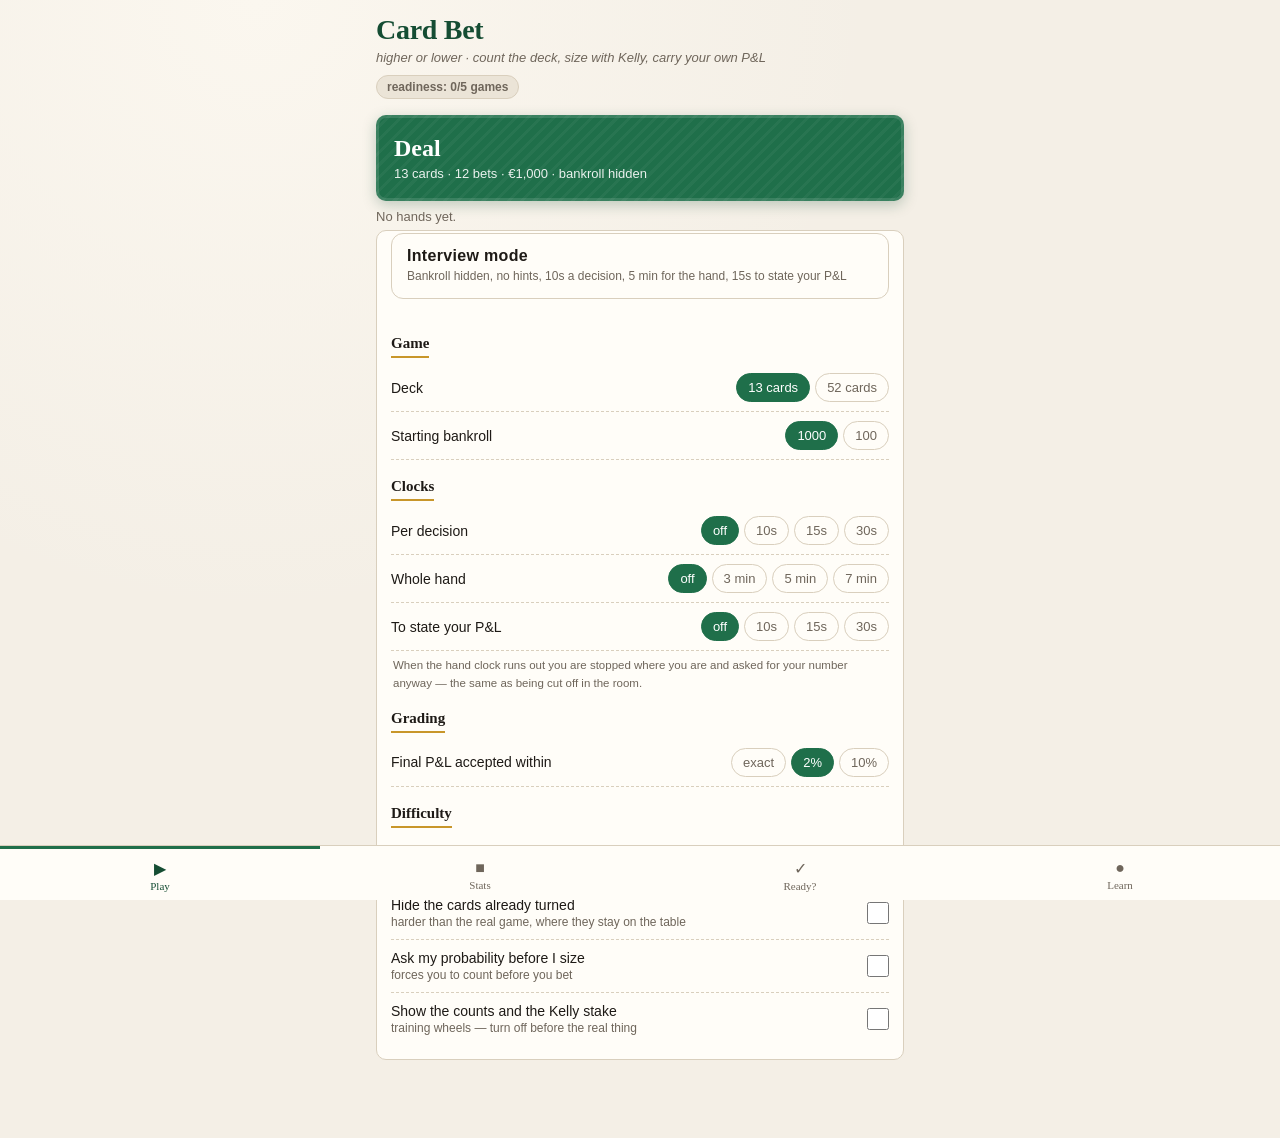
==== commit bc616f15: "Add interview clocks: per decision, whole hand, and time to state P&L The per-decision timer already" ====
--- a/index.html
+++ b/index.html
@@ -31,6 +31,11 @@
     <p class="best-line" id="best-line"></p>
 
     <section class="settings-panel">
+      <button class="preset-btn" id="btn-interview">
+        <span class="preset-title">Interview mode</span>
+        <span class="preset-desc">Bankroll hidden, no hints, 10s a decision, 5 min for the hand, 15s to state your P&amp;L</span>
+      </button>
+
       <h2>Game</h2>
       <div class="setting-row"><label>Deck</label>
         <div class="seg" data-key="fullDeck"><button data-val="false">13 cards</button><button data-val="true">52 cards</button></div></div>
@@ -38,8 +43,16 @@
         <div class="seg" data-key="tieRule"><button data-val="push">push</button><button data-val="loss">a loss</button></div></div>
       <div class="setting-row"><label>Starting bankroll</label>
         <div class="seg" data-key="bankroll"><button data-val="1000">1000</button><button data-val="100">100</button></div></div>
-      <div class="setting-row"><label>Decision timer</label>
-        <div class="seg" data-key="timerSec"><button data-val="0">off</button><button data-val="15">15s</button><button data-val="30">30s</button></div></div>
+      <h2>Clocks</h2>
+      <div class="setting-row"><label>Per decision</label>
+        <div class="seg" data-key="timerSec"><button data-val="0">off</button><button data-val="10">10s</button><button data-val="15">15s</button><button data-val="30">30s</button></div></div>
+      <div class="setting-row"><label>Whole hand</label>
+        <div class="seg" data-key="handSec"><button data-val="0">off</button><button data-val="180">3 min</button><button data-val="300">5 min</button><button data-val="420">7 min</button></div></div>
+      <div class="setting-row"><label>To state your P&amp;L</label>
+        <div class="seg" data-key="pnlSec"><button data-val="0">off</button><button data-val="10">10s</button><button data-val="15">15s</button><button data-val="30">30s</button></div></div>
+      <p class="setting-note">When the hand clock runs out you are stopped where you are and asked for your number anyway &mdash; the same as being cut off in the room.</p>
+
+      <h2>Grading</h2>
       <div class="setting-row"><label>Final P&amp;L accepted within</label>
         <div class="seg" data-key="pnlTolerance"><button data-val="0">exact</button><button data-val="0.02">2%</button><button data-val="0.1">10%</button></div></div>
 
@@ -57,6 +70,7 @@
       <span id="g-round">Round 1 / 12</span>
       <span id="g-bank" class="bank">&euro;1000</span>
       <span id="g-timer" class="timer"></span>
+      <span id="g-hand" class="hand-clock"></span>
     </div>
     <div id="g-seen" class="seen-strip"></div>
     <div class="cards" id="g-cards"></div>
@@ -122,6 +136,11 @@
       <p>Betting everything whenever you have any edge has a <i>higher</i> expected value (about &euro;213,000) but a <b>median of zero</b> &mdash; it busts 89% of the time. Maximising E[wealth] and E[log wealth] give completely different answers, and Kelly targets the growth rate that survives repetition. Flat-betting 25% every round is far worse than Kelly too, at a median around &euro;5,200.</p>
     </section>
     <section class="card">
+      <h3>Doing it on a clock</h3>
+      <p><b>Interview mode</b> hides your bankroll, turns the hints off and puts three clocks on you: 10 seconds a decision, 5 minutes for the hand, and 15 seconds to state your final P&amp;L. Run out of hand clock and you are stopped mid-deck and asked for your number anyway.</p>
+      <p>The stake takes almost no thought once you trust <b>|h &minus; l| / n</b> &mdash; the time goes on second-guessing a count you already have. Keep the running bankroll updated <i>as each card turns</i>, not at the end: the P&amp;L question should be you reading out a number you are already holding, inside about 8 seconds. Reconstructing twelve rounds from memory under a clock is where candidates come apart.</p>
+    </section>
+    <section class="card">
       <h3>Ask before you start</h3>
       <p>Are ties possible (a 52-card deck) and is a tie a push or a loss? Is it even money? Must you bet every round or can you pass at zero edge? Is the comparison always against the most recent card? Fifteen seconds of clarifying questions shows exactly the instinct being tested.</p>
     </section>
--- a/style.css
+++ b/style.css
@@ -178,3 +178,34 @@
 .hint-inline { font-size: 12px; color: var(--felt-deep); background: #e8f1ea; border: 1px solid #bfe0cb;
                border-radius: var(--r); padding: 6px 9px; margin-bottom: 8px; text-align: center; }
 .size-grid { grid-template-columns: repeat(4, 1fr); }
+
+/* ---- interview clocks ---- */
+.preset-btn {
+  display: block; width: 100%; text-align: left; margin: 0 0 18px;
+  padding: 13px 15px; border: 1px solid var(--line); border-radius: 12px;
+  background: var(--white); color: var(--ink); font: inherit; cursor: pointer;
+}
+.preset-btn .preset-title { display: block; font-weight: 700; letter-spacing: .02em; }
+.preset-btn .preset-desc { display: block; margin-top: 3px; font-size: 12px; color: var(--ink-dim); line-height: 1.45; }
+.preset-btn.on { background: var(--felt); border-color: var(--felt); }
+.preset-btn.on .preset-title { color: #fff; }
+.preset-btn.on .preset-desc { color: rgba(255, 255, 255, .78); }
+.preset-btn.on .preset-title::after { content: ' · on'; font-weight: 400; opacity: .7; }
+
+.setting-note { margin: 6px 2px 0; font-size: 11.5px; line-height: 1.5; color: var(--ink-dim); }
+
+.hand-clock {
+  font-variant-numeric: tabular-nums; font-size: 13px; color: var(--ink-dim);
+  letter-spacing: .04em;
+}
+.hand-clock.low { color: var(--gold); }
+.hand-clock.warn { color: var(--burgundy); font-weight: 700; }
+
+.pnl-clock {
+  margin: 10px 0 2px; text-align: center; font-size: 13px; letter-spacing: .04em;
+  color: var(--ink-dim); font-variant-numeric: tabular-nums;
+}
+.pnl-clock.warn { color: var(--burgundy); font-weight: 700; }
+
+.prompt.urgent { color: var(--burgundy); font-weight: 700; }
+.hint.warn-hint { color: var(--burgundy); }
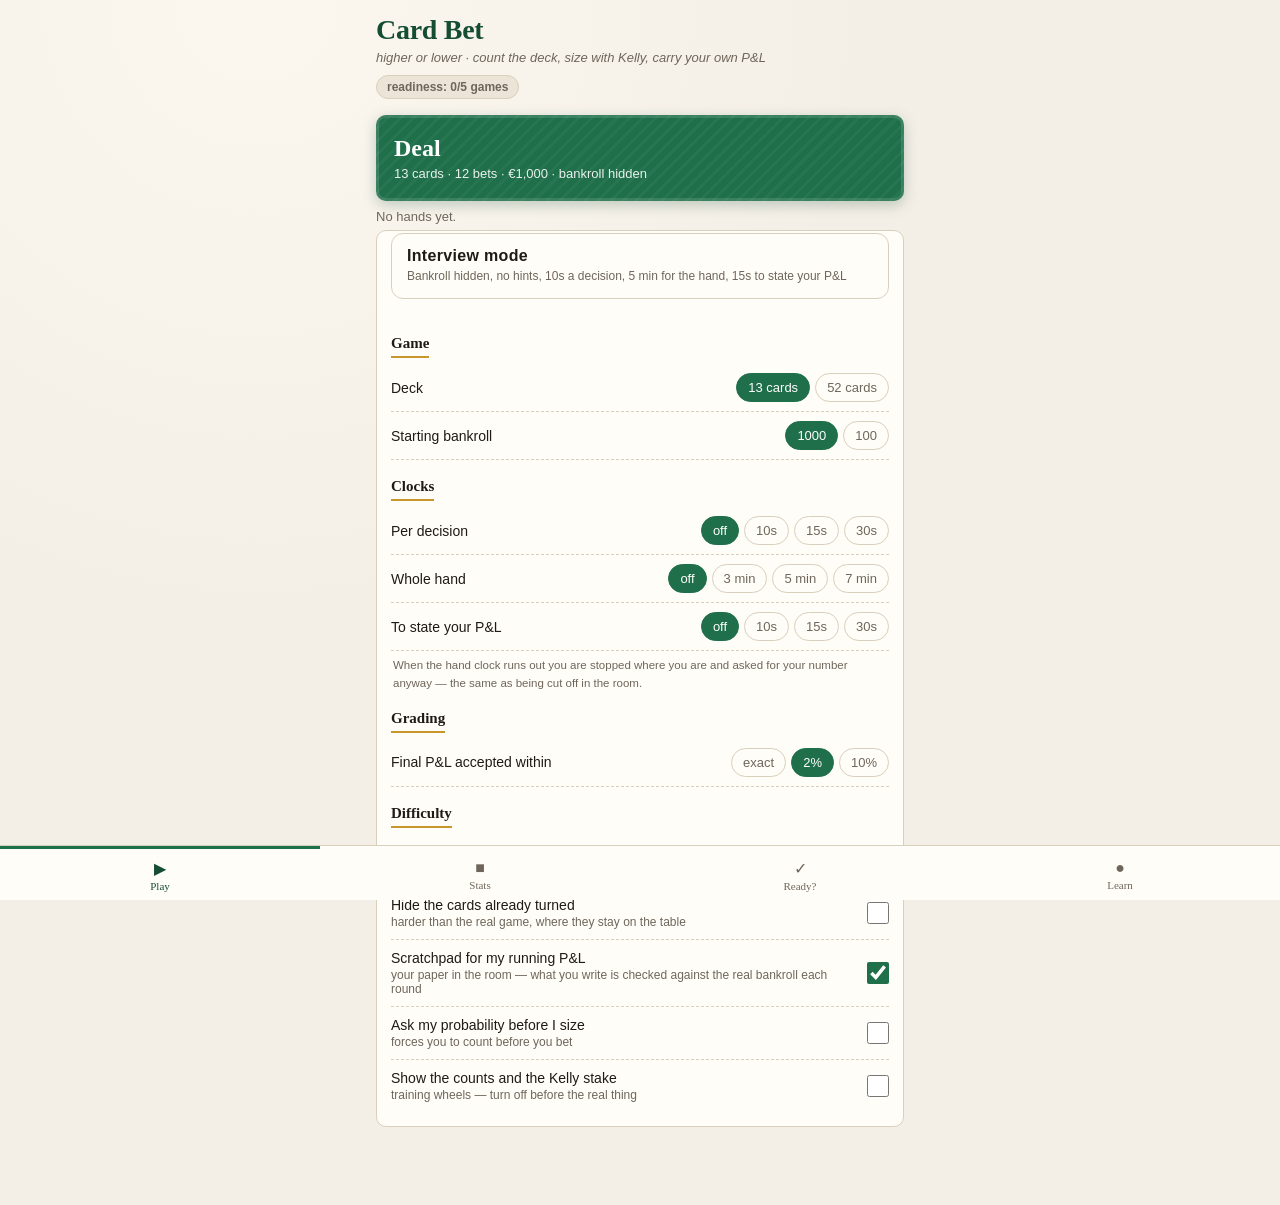
==== commit a83ec118: "Add a running-P&L scratchpad, checked round by round A box on the game screen to keep your own total" ====
--- a/index.html
+++ b/index.html
@@ -59,6 +59,7 @@
       <h2>Difficulty</h2>
       <label class="toggle-row"><span>Hide my bankroll during play <small>the whole point &mdash; you state the final number from memory</small></span><input type="checkbox" data-key="hideBankroll"></label>
       <label class="toggle-row"><span>Hide the cards already turned <small>harder than the real game, where they stay on the table</small></span><input type="checkbox" data-key="hideSeen"></label>
+      <label class="toggle-row"><span>Scratchpad for my running P&amp;L <small>your paper in the room &mdash; what you write is checked against the real bankroll each round</small></span><input type="checkbox" data-key="scratchpad"></label>
       <label class="toggle-row"><span>Ask my probability before I size <small>forces you to count before you bet</small></span><input type="checkbox" data-key="askProb"></label>
       <label class="toggle-row"><span>Show the counts and the Kelly stake <small>training wheels &mdash; turn off before the real thing</small></span><input type="checkbox" data-key="showKelly"></label>
     </section>
@@ -73,6 +74,10 @@
       <span id="g-hand" class="hand-clock"></span>
     </div>
     <div id="g-seen" class="seen-strip"></div>
+    <div class="scratch" id="g-scratch">
+      <label for="g-note">running P&amp;L</label>
+      <input id="g-note" type="text" inputmode="decimal" autocomplete="off" placeholder="keep your total here">
+    </div>
     <div class="cards" id="g-cards"></div>
     <div id="g-panel" class="panel"></div>
     <button class="quit" id="btn-quit">quit</button>
@@ -139,6 +144,7 @@
       <h3>Doing it on a clock</h3>
       <p><b>Interview mode</b> hides your bankroll, turns the hints off and puts three clocks on you: 10 seconds a decision, 5 minutes for the hand, and 15 seconds to state your final P&amp;L. Run out of hand clock and you are stopped mid-deck and asked for your number anyway.</p>
       <p>The stake takes almost no thought once you trust <b>|h &minus; l| / n</b> &mdash; the time goes on second-guessing a count you already have. Keep the running bankroll updated <i>as each card turns</i>, not at the end: the P&amp;L question should be you reading out a number you are already holding, inside about 8 seconds. Reconstructing twelve rounds from memory under a clock is where candidates come apart.</p>
+      <p>The <b>running P&amp;L</b> box on the game screen is your paper in the room. Whatever is in it when you place each bet is checked against the real bankroll going into that round, so the results screen can tell you the exact bet where your total first came off &mdash; which is more use than the final gap, since every round after it inherits the same error.</p>
     </section>
     <section class="card">
       <h3>Ask before you start</h3>
--- a/style.css
+++ b/style.css
@@ -209,3 +209,17 @@
 
 .prompt.urgent { color: var(--burgundy); font-weight: 700; }
 .hint.warn-hint { color: var(--burgundy); }
+
+/* ---- running-P&L scratchpad ---- */
+.scratch { display: flex; align-items: center; gap: 9px; margin: 0 0 10px; }
+.scratch label {
+  font-size: 11px; letter-spacing: .07em; text-transform: uppercase;
+  color: var(--ink-dim); white-space: nowrap;
+}
+.scratch input {
+  flex: 1; min-width: 0; padding: 8px 11px;
+  border: 1px solid var(--line); border-radius: 8px; background: var(--white);
+  color: var(--ink); font: 600 16px/1 var(--sans); font-variant-numeric: tabular-nums;
+}
+.scratch input::placeholder { font-weight: 400; color: var(--ink-dim); opacity: .65; }
+.scratch input:focus { outline: none; border-color: var(--felt); box-shadow: 0 0 0 2px rgba(31,111,74,.15); }
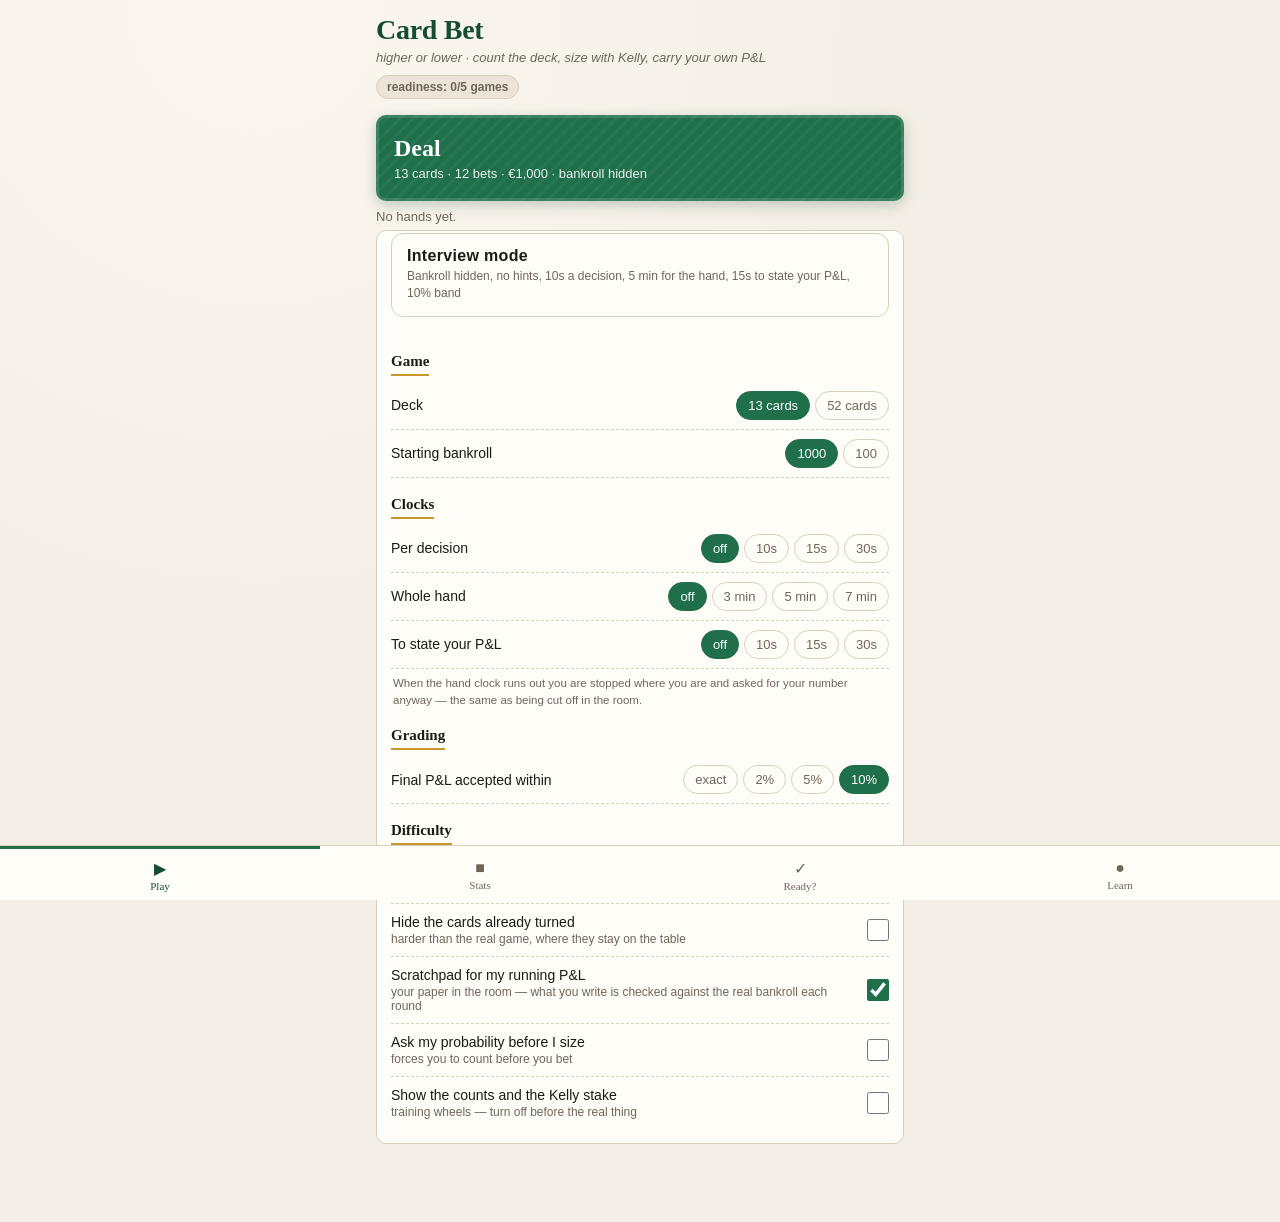
==== commit 0ab05993: "Accept the final P&L within 10%, and hold checkpoints to the same band The tolerance setting existed" ====
--- a/index.html
+++ b/index.html
@@ -33,7 +33,7 @@
     <section class="settings-panel">
       <button class="preset-btn" id="btn-interview">
         <span class="preset-title">Interview mode</span>
-        <span class="preset-desc">Bankroll hidden, no hints, 10s a decision, 5 min for the hand, 15s to state your P&amp;L</span>
+        <span class="preset-desc">Bankroll hidden, no hints, 10s a decision, 5 min for the hand, 15s to state your P&amp;L, 10% band</span>
       </button>
 
       <h2>Game</h2>
@@ -54,7 +54,7 @@
 
       <h2>Grading</h2>
       <div class="setting-row"><label>Final P&amp;L accepted within</label>
-        <div class="seg" data-key="pnlTolerance"><button data-val="0">exact</button><button data-val="0.02">2%</button><button data-val="0.1">10%</button></div></div>
+        <div class="seg" data-key="pnlTolerance"><button data-val="0">exact</button><button data-val="0.02">2%</button><button data-val="0.05">5%</button><button data-val="0.1">10%</button></div></div>
 
       <h2>Difficulty</h2>
       <label class="toggle-row"><span>Hide my bankroll during play <small>the whole point &mdash; you state the final number from memory</small></span><input type="checkbox" data-key="hideBankroll"></label>
@@ -144,7 +144,7 @@
       <h3>Doing it on a clock</h3>
       <p><b>Interview mode</b> hides your bankroll, turns the hints off and puts three clocks on you: 10 seconds a decision, 5 minutes for the hand, and 15 seconds to state your final P&amp;L. Run out of hand clock and you are stopped mid-deck and asked for your number anyway.</p>
       <p>The stake takes almost no thought once you trust <b>|h &minus; l| / n</b> &mdash; the time goes on second-guessing a count you already have. Keep the running bankroll updated <i>as each card turns</i>, not at the end: the P&amp;L question should be you reading out a number you are already holding, inside about 8 seconds. Reconstructing twelve rounds from memory under a clock is where candidates come apart.</p>
-      <p>The <b>running P&amp;L</b> box on the game screen is your paper in the room. Whatever is in it when you place each bet is checked against the real bankroll going into that round, so the results screen can tell you the exact bet where your total first came off &mdash; which is more use than the final gap, since every round after it inherits the same error.</p>
+      <p>The <b>running P&amp;L</b> box on the game screen is your paper in the room. Whatever is in it when you place each bet is checked against the real bankroll going into that round, to the same tolerance as the final answer, so the results screen can tell you the exact bet where your total first came off &mdash; which is more use than the final gap, since every round after it inherits the same error.</p>
     </section>
     <section class="card">
       <h3>Ask before you start</h3>
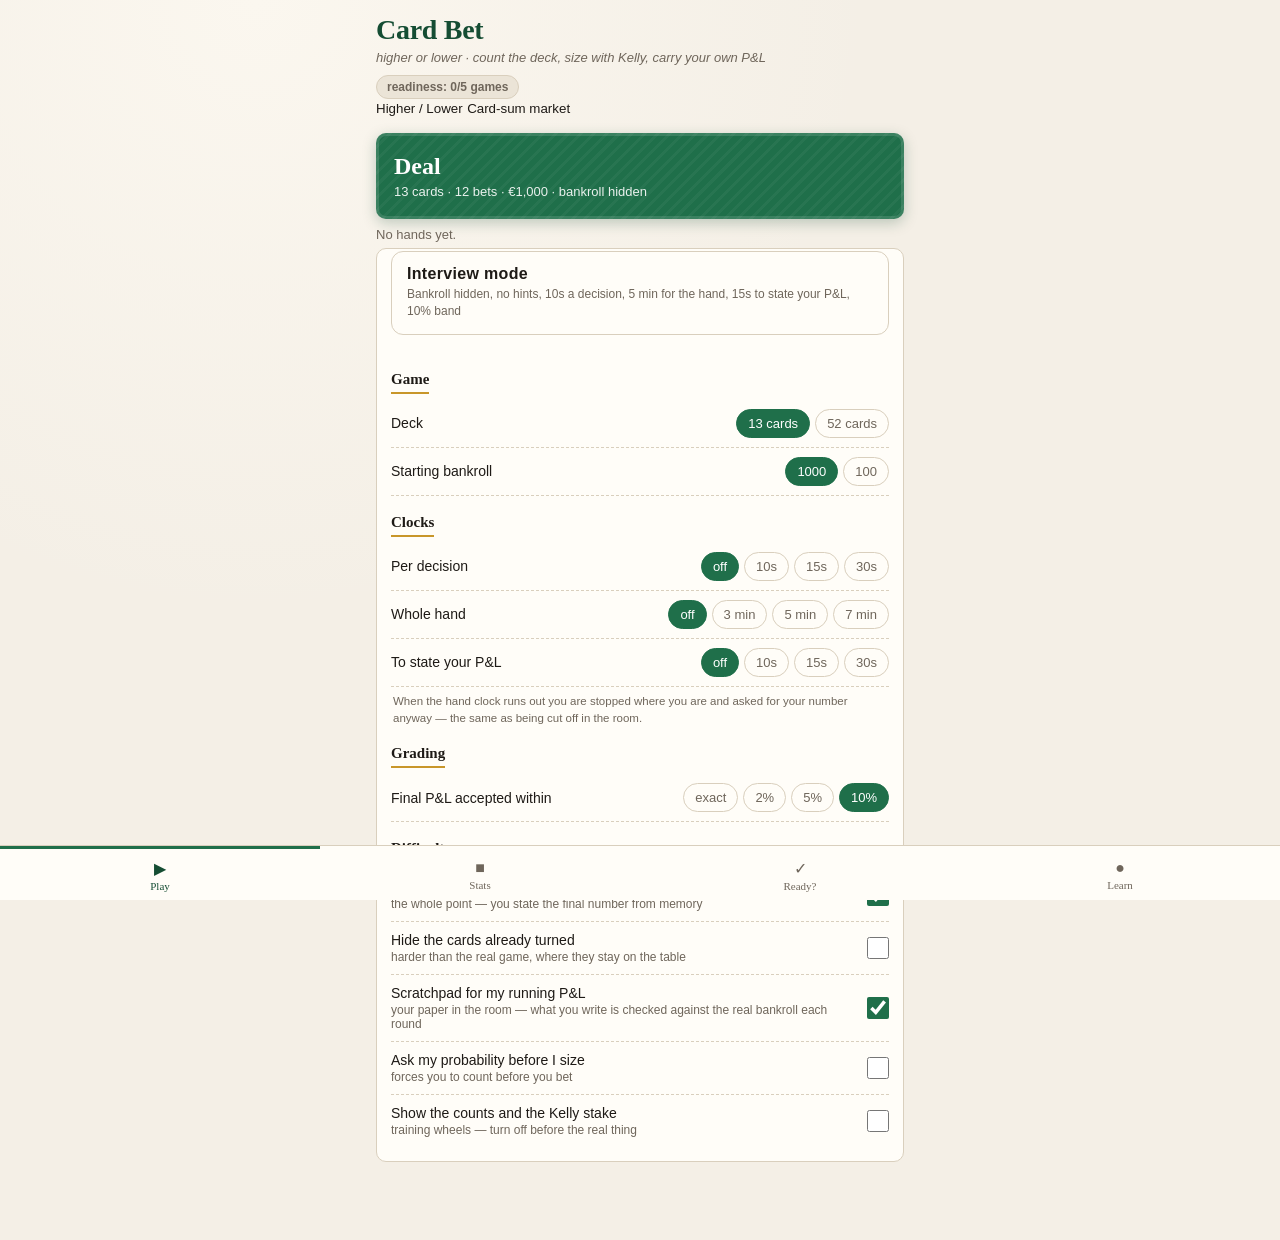
==== commit 32e9640f: "Add the card-sum market as a second game mode - market/: the original card-sum market game (they quo" ====
--- a/index.html
+++ b/index.html
@@ -14,6 +14,10 @@
   <link rel="apple-touch-icon" href="./icons/apple-touch-icon.png">
   <link rel="icon" type="image/png" sizes="192x192" href="./icons/icon-192.png">
   <link rel="stylesheet" href="./style.css">
+  <script>
+    /* Reopen in the card-sum market if that was the last mode used. */
+    try { if (localStorage.getItem('cbt.mode') === 'market') location.replace('./market/'); } catch (e) { }
+  </script>
 </head>
 <body>
   <!-- ============ HOME ============ -->
@@ -23,6 +27,10 @@
       <p class="subtitle">higher or lower &middot; count the deck, size with Kelly, carry your own P&amp;L</p></div>
       <span class="ready-badge" id="ready-badge">readiness: play to unlock</span>
     </header>
+    <nav class="mode-switch" aria-label="Game mode">
+      <button class="on" data-mode="hl">Higher / Lower</button>
+      <button data-mode="market">Card-sum market</button>
+    </nav>
 
     <button class="start-btn" id="btn-start">
       <span class="start-title">Deal</span>
@@ -166,5 +174,15 @@
   <script src="./js/stats.js"></script>
   <script src="./js/ready.js"></script>
   <script src="./js/app.js"></script>
+  <script>
+    /* Game-mode switch: remember the mode, so the installed app reopens where you left it. */
+    document.querySelectorAll('.mode-switch button').forEach(function (b) {
+      b.addEventListener('click', function () {
+        if (b.dataset.mode !== 'market') return;
+        try { localStorage.setItem('cbt.mode', 'market'); } catch (e) { }
+        location.href = './market/';
+      });
+    });
+  </script>
 </body>
 </html>
